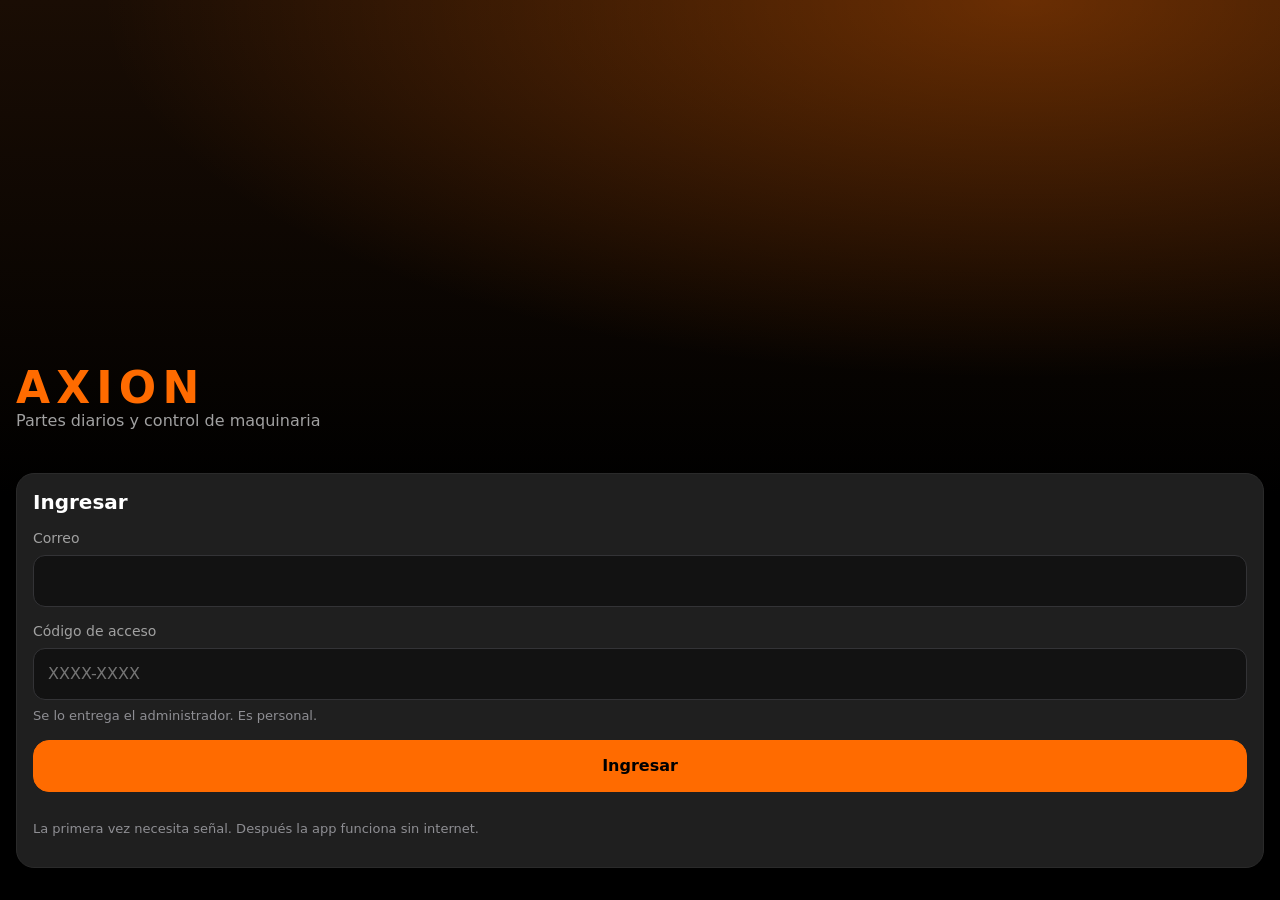
==== index.html @ 62e10e5d "Add files via upload" ====
<!doctype html>
<html lang="es-PE">
<head>
  <meta charset="utf-8">
  <meta name="viewport" content="width=device-width, initial-scale=1, viewport-fit=cover">
  <meta name="theme-color" content="#121212">
  <meta name="description" content="AXION · partes diarios y control de maquinaria pesada">
  <title>AXION</title>
  <link rel="manifest" href="manifest.webmanifest">
  <link rel="icon" href="icono-192.png">
  <link rel="apple-touch-icon" href="icono-192.png">
  <link rel="stylesheet" href="styles.css">
</head>
<body>
  <div id="app" aria-live="polite"><main class="ingreso"><div class="logo">AXION</div><p class="lema">Cargando…</p></main></div>
  <dialog id="dlg" aria-modal="true"></dialog>
  <input id="camara" type="file" accept="image/*" capture="environment" hidden>
  <script src="config.js"></script>
  <script src="reglas.js"></script>
  <script src="nucleo.js"></script>
  <script src="app.js"></script>
</body>
</html>
---- styles.css ----
/* AXION · sistema visual (oscuro + naranja). Móvil primero. */
:root {
  --fondo: #000000;
  --fondo-2: #121212;
  --sup-1: #1F1F1F;
  --sup-2: #2A2A2A;
  --borde: #333336;
  --acento: #FF6B00;
  --acento-texto: #000000;      /* texto sobre naranja: contraste 7,6:1 */
  --acento-suave: rgba(255, 107, 0, .14);
  --texto: #FFFFFF;
  --texto-2: #A1A1A1;           /* 7,4:1 sobre #121212 */
  --texto-3: #8E8E93;
  --ok: #34C759;
  --peligro: #FF453A;
  --radio: 18px;
  --radio-s: 12px;
  --esp: 16px;
  --barra: 64px;
  --sombra: 0 8px 24px rgba(0, 0, 0, .45);
  --fuente: Inter, Roboto, "SF Pro Display", -apple-system, "Segoe UI", system-ui, sans-serif;
}
* { box-sizing: border-box; }
html, body { margin: 0; background: var(--fondo); color: var(--texto); font-family: var(--fuente);
  font-size: 16px; line-height: 1.5; -webkit-font-smoothing: antialiased; }
body { min-height: 100dvh; }
button, input, select, textarea { font: inherit; color: inherit; }
a { color: var(--acento); }
:focus-visible { outline: 3px solid var(--acento); outline-offset: 2px; border-radius: 6px; }
.sr { position: absolute; width: 1px; height: 1px; overflow: hidden; clip: rect(0 0 0 0); }
.num { font-variant-numeric: tabular-nums; }

/* ---------- estructura */
.app { max-width: 720px; margin: 0 auto; min-height: 100dvh; background: var(--fondo-2);
  padding-bottom: calc(var(--barra) + env(safe-area-inset-bottom) + 16px); }
.cabecera { position: sticky; top: 0; z-index: 20; display: flex; align-items: center; gap: 12px;
  padding: calc(10px + env(safe-area-inset-top)) var(--esp) 10px; background: rgba(18, 18, 18, .92);
  backdrop-filter: blur(10px); border-bottom: 1px solid var(--sup-2); }
.marca { font-weight: 800; letter-spacing: .08em; font-size: 20px; color: var(--acento); }
.cabecera .titulo { flex: 1; font-weight: 600; font-size: 16px; overflow: hidden; text-overflow: ellipsis; white-space: nowrap; }
.volver { min-width: 44px; min-height: 44px; display: grid; place-items: center; background: none; border: 0;
  color: var(--texto); border-radius: 12px; cursor: pointer; }
.contenido { padding: var(--esp); display: grid; gap: 16px; }

.chip-sync { display: inline-flex; align-items: center; gap: 6px; min-height: 36px; padding: 0 12px;
  border-radius: 999px; background: var(--sup-1); border: 1px solid var(--sup-2); color: var(--texto-2);
  font-size: 13px; cursor: pointer; }
.chip-sync.pend { color: var(--acento); border-color: rgba(255, 107, 0, .4); }
.chip-sync.off { color: var(--texto); }

.nav { position: fixed; left: 0; right: 0; bottom: 0; z-index: 30; display: flex; justify-content: center;
  background: rgba(10, 10, 10, .96); border-top: 1px solid var(--sup-2); padding-bottom: env(safe-area-inset-bottom); }
.nav-in { display: grid; grid-auto-flow: column; grid-auto-columns: 1fr; width: 100%; max-width: 720px; }
.nav a { min-height: var(--barra); display: grid; place-items: center; align-content: center; gap: 2px;
  color: var(--texto-3); text-decoration: none; font-size: 12px; font-weight: 500; position: relative; }
.nav a svg { width: 24px; height: 24px; }
.nav a[aria-current="page"] { color: var(--acento); }
.nav a[aria-current="page"]::before { content: ""; position: absolute; top: 0; width: 32px; height: 3px;
  border-radius: 0 0 3px 3px; background: var(--acento); }
.nav .badge { position: absolute; top: 8px; margin-left: 22px; min-width: 18px; height: 18px; border-radius: 9px;
  background: var(--acento); color: #000; font-size: 11px; font-weight: 700; display: grid; place-items: center; padding: 0 5px; }

/* ---------- tipografía */
h1 { font-size: 28px; line-height: 1.15; margin: 4px 0 0; font-weight: 800; letter-spacing: -.01em; }
h2 { font-size: 20px; line-height: 1.2; margin: 0; font-weight: 700; }
h3 { font-size: 16px; margin: 0; font-weight: 600; }
.sub { color: var(--texto-2); font-size: 14px; }
.mini { color: var(--texto-3); font-size: 13px; }
.etiqueta-seccion { color: var(--texto-3); font-size: 12px; font-weight: 600; letter-spacing: .08em; text-transform: uppercase; margin: 8px 0 -6px; }

/* ---------- tarjetas */
.tarjeta { background: var(--sup-1); border: 1px solid var(--sup-2); border-radius: var(--radio); padding: 16px; }
.tarjeta.tocable { cursor: pointer; transition: background .15s ease, border-color .15s ease; }
.tarjeta.tocable:active { background: var(--sup-2); }
.tarjeta.destacada { border-color: rgba(255, 107, 0, .55); background: linear-gradient(180deg, rgba(255, 107, 0, .10), var(--sup-1) 70%); }
.fila { display: flex; align-items: center; gap: 12px; }
.fila .crece { flex: 1; min-width: 0; }
.entre { display: flex; justify-content: space-between; align-items: center; gap: 8px 12px; flex-wrap: wrap; }
.estado { max-width: 100%; }
.lista { display: grid; gap: 10px; }
.codigo { font-variant-numeric: tabular-nums; color: var(--texto-2); font-size: 13px; letter-spacing: .02em; }
.icono-caja { width: 44px; height: 44px; border-radius: 14px; background: var(--sup-2); display: grid; place-items: center; flex: none; color: var(--texto-2); }
.icono-caja.acento { background: var(--acento-suave); color: var(--acento); }

/* ---------- chips de estado (color + ícono + texto) */
.estado { display: inline-flex; align-items: center; gap: 6px; padding: 4px 10px; border-radius: 999px;
  font-size: 12px; font-weight: 600; background: var(--sup-2); color: var(--texto-2); white-space: nowrap; }
.estado svg { width: 14px; height: 14px; }
.estado.acento { background: var(--acento-suave); color: var(--acento); }
.estado.alerta { background: rgba(255, 107, 0, .22); color: #FFB37A; }
.estado.ok { background: rgba(52, 199, 89, .14); color: #7BE08F; }
.estado.anulado { text-decoration: line-through; color: var(--texto-3); }
.estado.peligro { background: rgba(255, 69, 58, .16); color: #FF8A82; }

/* ---------- KPIs */
.kpis { display: grid; grid-template-columns: repeat(2, 1fr); gap: 10px; }
.kpi { background: var(--sup-1); border: 1px solid var(--sup-2); border-radius: var(--radio-s); padding: 12px 14px; }
.kpi .v { font-size: 26px; font-weight: 800; font-variant-numeric: tabular-nums; line-height: 1.1; }
.kpi .v.acento { color: var(--acento); }
.kpi .l { color: var(--texto-3); font-size: 12px; }
@media (min-width: 560px) { .kpis { grid-template-columns: repeat(4, 1fr); } }

/* ---------- formularios */
.campo { display: grid; gap: 6px; }
.campo > span { font-size: 14px; color: var(--texto-2); font-weight: 500; }
.campo > span .req { color: var(--acento); }
.campo input, .campo select, .campo textarea { width: 100%; min-height: 52px; padding: 12px 14px;
  background: var(--fondo-2); border: 1px solid var(--borde); border-radius: var(--radio-s); outline: none; }
.campo textarea { min-height: 96px; resize: vertical; }
.campo input:focus, .campo select:focus, .campo textarea:focus { border-color: var(--acento); box-shadow: 0 0 0 3px var(--acento-suave); }
.campo .ayuda { font-size: 13px; color: var(--texto-3); }
.campo .error, .msg-error { font-size: 14px; color: #FF8A82; display: flex; gap: 6px; align-items: flex-start; }
.campo.invalido input, .campo.invalido select { border-color: var(--peligro); }
.dos { display: grid; grid-template-columns: minmax(0, 1fr) minmax(0, 1fr); gap: 12px; }
.dos > *, .fila > *, .entre > * { min-width: 0; }
.contenido, .tarjeta { min-width: 0; overflow-wrap: anywhere; }
.check { display: flex; gap: 12px; align-items: center; min-height: 48px; cursor: pointer; }
.check input { width: 24px; height: 24px; accent-color: var(--acento); }
.segmento { display: grid; grid-auto-flow: column; grid-auto-columns: 1fr; background: var(--fondo-2);
  border: 1px solid var(--borde); border-radius: 14px; padding: 4px; gap: 4px; }
.segmento button { min-height: 48px; border: 0; border-radius: 10px; background: none; color: var(--texto-2); font-weight: 600; cursor: pointer; }
.segmento button[aria-pressed="true"] { background: var(--sup-2); color: var(--texto); box-shadow: inset 0 0 0 1px var(--acento); }
.opcion { display: flex; gap: 12px; align-items: center; padding: 14px; border-radius: var(--radio-s);
  border: 1px solid var(--borde); background: var(--fondo-2); cursor: pointer; min-height: 64px; }
.opcion[aria-checked="true"] { border-color: var(--acento); background: var(--acento-suave); }
.opcion input { accent-color: var(--acento); width: 22px; height: 22px; }

/* ---------- botones */
.btn { display: inline-flex; align-items: center; justify-content: center; gap: 8px; min-height: 52px;
  padding: 0 20px; border-radius: 16px; border: 1px solid var(--borde); background: var(--sup-2);
  color: var(--texto); font-weight: 600; cursor: pointer; text-decoration: none; transition: transform .08s ease, opacity .15s ease; }
.btn:active { transform: scale(.98); }
.btn svg { width: 20px; height: 20px; }
.btn.primario { background: var(--acento); color: var(--acento-texto); border-color: var(--acento); font-weight: 700; }
.btn.fantasma { background: none; }
.btn.peligro { background: none; color: #FF8A82; border-color: rgba(255, 69, 58, .5); }
.btn.ancho { width: 100%; }
.btn.chico { min-height: 44px; padding: 0 14px; font-size: 14px; border-radius: 12px; }
.btn[disabled] { opacity: .45; cursor: not-allowed; transform: none; }
.acciones { display: grid; gap: 10px; }
.acciones.dos-col { grid-template-columns: 1fr 1fr; }

/* ---------- asistente de 8 pasos */
.progreso { display: grid; gap: 8px; }
.progreso .barra { height: 6px; background: var(--sup-2); border-radius: 3px; overflow: hidden; }
.progreso .barra i { display: block; height: 100%; background: var(--acento); border-radius: 3px; transition: width .25s ease; }
.pasos { display: flex; gap: 6px; overflow-x: auto; padding-bottom: 2px; scrollbar-width: none; }
.pasos button { flex: none; min-height: 36px; padding: 0 12px; border-radius: 999px; border: 1px solid var(--sup-2);
  background: var(--sup-1); color: var(--texto-3); font-size: 13px; cursor: pointer; }
.pasos button[aria-current="step"] { color: #000; background: var(--acento); border-color: var(--acento); font-weight: 700; }
.pasos button.hecho { color: var(--texto-2); }
.pie-asistente { position: sticky; bottom: calc(var(--barra) + env(safe-area-inset-bottom)); z-index: 10;
  display: grid; grid-template-columns: 1fr 2fr; gap: 10px; padding: 12px var(--esp);
  background: linear-gradient(180deg, rgba(18, 18, 18, 0), var(--fondo-2) 30%); }

/* ---------- avisos */
.aviso { display: flex; gap: 10px; padding: 12px 14px; border-radius: var(--radio-s); background: var(--sup-1);
  border: 1px solid var(--sup-2); font-size: 14px; }
.aviso svg { flex: none; width: 20px; height: 20px; margin-top: 1px; }
.aviso.acento { border-color: rgba(255, 107, 0, .5); background: var(--acento-suave); }
.aviso.peligro { border-color: rgba(255, 69, 58, .5); background: rgba(255, 69, 58, .10); }
.aviso ul { margin: 4px 0 0; padding-left: 18px; }

/* ---------- fotos */
.fotos { display: grid; grid-template-columns: repeat(3, 1fr); gap: 8px; }
.foto { aspect-ratio: 1; border-radius: 12px; background: var(--sup-2) center/cover; border: 1px solid var(--borde);
  position: relative; overflow: hidden; cursor: pointer; display: grid; place-items: center; color: var(--texto-3); padding: 0; }
.foto .pie { position: absolute; left: 0; right: 0; bottom: 0; padding: 4px 6px; font-size: 11px;
  background: linear-gradient(0deg, rgba(0, 0, 0, .85), transparent); color: var(--texto); text-align: left; }
.foto-req { display: flex; align-items: center; gap: 12px; padding: 10px 12px; border-radius: var(--radio-s); background: var(--fondo-2); border: 1px solid var(--borde); }
.foto-req .crece { flex: 1; }
.foto-req.ok { border-color: rgba(52, 199, 89, .4); }

/* ---------- diálogo y toast */
dialog { border: 0; padding: 0; background: transparent; max-width: 720px; width: 100%; margin: auto 0 0; color: var(--texto); }
dialog::backdrop { background: rgba(0, 0, 0, .7); }
.hoja { background: var(--sup-1); border-radius: 22px 22px 0 0; padding: 20px var(--esp) calc(20px + env(safe-area-inset-bottom));
  display: grid; gap: 14px; max-height: 92dvh; overflow-y: auto; border-top: 1px solid var(--sup-2); }
.hoja .asa { width: 40px; height: 4px; border-radius: 2px; background: var(--borde); margin: -6px auto 0; }
@media (min-width: 720px) { dialog { margin: auto; } .hoja { border-radius: 22px; } }
.visor img { width: 100%; border-radius: 14px; }
.toast { position: fixed; left: 50%; bottom: calc(var(--barra) + 20px + env(safe-area-inset-bottom)); transform: translateX(-50%);
  z-index: 60; background: var(--texto); color: #000; padding: 12px 16px; border-radius: 14px; font-weight: 600;
  box-shadow: var(--sombra); max-width: calc(100% - 32px); font-size: 14px; }
.vacio { text-align: center; padding: 32px 16px; color: var(--texto-3); display: grid; gap: 8px; justify-items: center; }
.vacio svg { width: 40px; height: 40px; color: var(--texto-3); }
.linea-tiempo { display: grid; gap: 0; }
.linea-tiempo > div { display: grid; grid-template-columns: 14px 1fr; gap: 12px; padding-bottom: 14px; position: relative; }
.linea-tiempo > div::before { content: ""; width: 10px; height: 10px; border-radius: 50%; background: var(--sup-2); border: 2px solid var(--texto-3); margin-top: 6px; }
.linea-tiempo > div.ok::before { border-color: var(--acento); background: var(--acento); }
.datos-def { display: grid; grid-template-columns: auto 1fr; gap: 6px 16px; font-size: 14px; }
.datos-def dt { color: var(--texto-3); }
.datos-def dd { margin: 0; text-align: right; font-variant-numeric: tabular-nums; }

/* ---------- ingreso */
.ingreso { min-height: 100dvh; display: grid; align-content: end; padding: 24px var(--esp) calc(32px + env(safe-area-inset-bottom));
  background: radial-gradient(120% 70% at 80% 0%, rgba(255, 107, 0, .35), transparent 60%),
              linear-gradient(180deg, #1a0d04 0%, #000 55%); gap: 24px; }
.ingreso .logo { font-size: 44px; font-weight: 900; letter-spacing: .14em; color: var(--acento); }
.ingreso .lema { color: var(--texto-2); margin-top: -12px; }

@media (prefers-reduced-motion: reduce) { * { transition: none !important; animation: none !important; } }
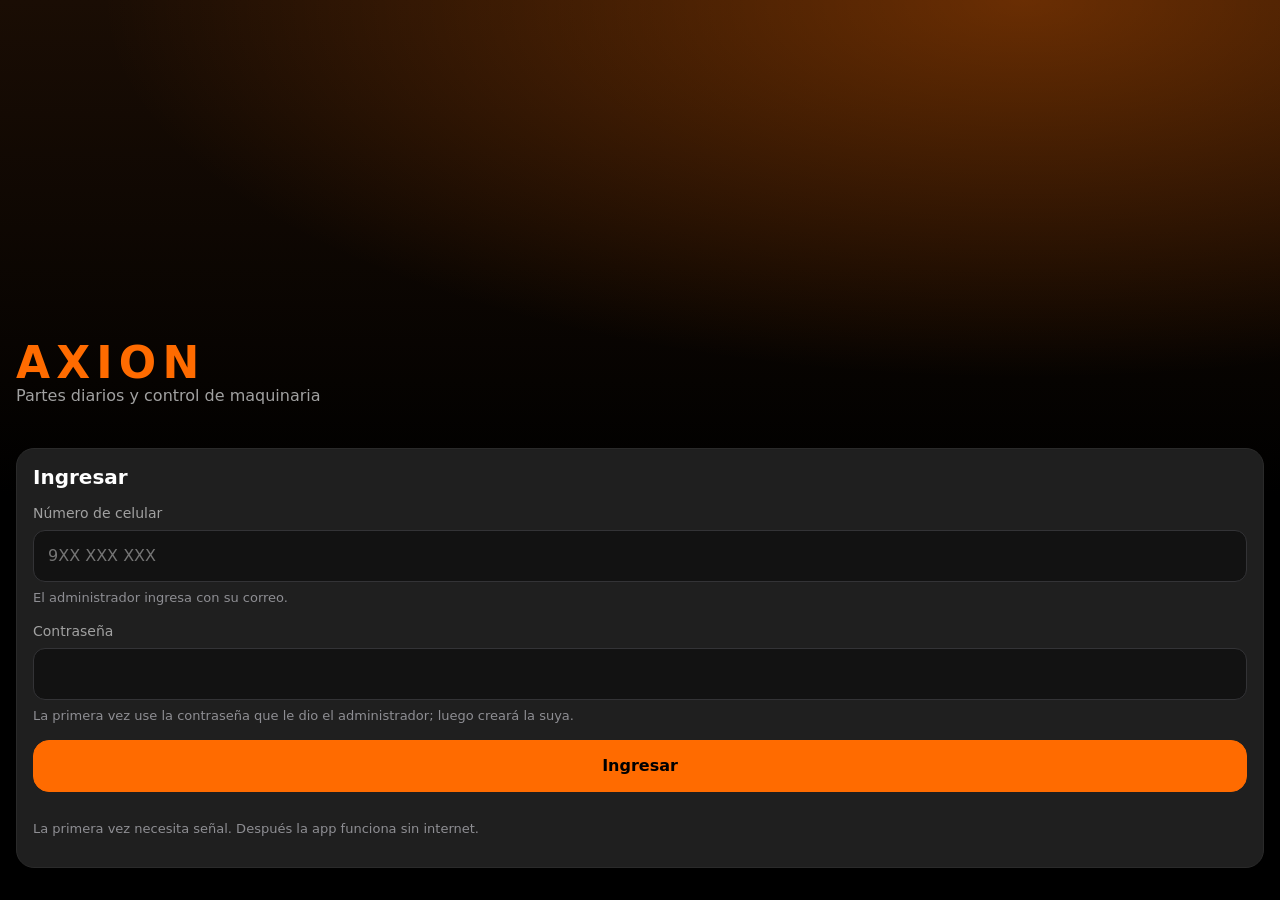
==== commit 4429754a: "AXION v3: ingreso por celular, fotos con Cámara/Galería" ====
--- a/index.html
+++ b/index.html
@@ -14,7 +14,9 @@
 <body>
   <div id="app" aria-live="polite"><main class="ingreso"><div class="logo">AXION</div><p class="lema">Cargando…</p></main></div>
   <dialog id="dlg" aria-modal="true"></dialog>
-  <input id="camara" type="file" accept="image/*" capture="environment" hidden>
+  <!-- No usar "hidden"/display:none: algunos navegadores (Safari) no abren la cámara desde un campo oculto así. -->
+  <input id="camara" class="selector-foto" type="file" accept="image/*" capture="environment" tabindex="-1" aria-hidden="true">
+  <input id="galeria" class="selector-foto" type="file" accept="image/*" tabindex="-1" aria-hidden="true">
   <script src="config.js"></script>
   <script src="reglas.js"></script>
   <script src="nucleo.js"></script>
--- a/styles.css
+++ b/styles.css
@@ -28,6 +28,7 @@
 a { color: var(--acento); }
 :focus-visible { outline: 3px solid var(--acento); outline-offset: 2px; border-radius: 6px; }
 .sr { position: absolute; width: 1px; height: 1px; overflow: hidden; clip: rect(0 0 0 0); }
+.selector-foto { position: fixed; left: -9999px; top: 0; width: 1px; height: 1px; opacity: 0; }
 .num { font-variant-numeric: tabular-nums; }
 
 /* ---------- estructura */
@@ -168,7 +169,9 @@
 .foto .pie { position: absolute; left: 0; right: 0; bottom: 0; padding: 4px 6px; font-size: 11px;
   background: linear-gradient(0deg, rgba(0, 0, 0, .85), transparent); color: var(--texto); text-align: left; }
 .foto-req { display: flex; align-items: center; gap: 12px; padding: 10px 12px; border-radius: var(--radio-s); background: var(--fondo-2); border: 1px solid var(--borde); }
-.foto-req .crece { flex: 1; }
+.foto-req { flex-wrap: wrap; }
+.foto-req .crece { flex: 1 1 60%; min-width: 160px; }
+.foto-req .btn { flex: 1 1 auto; }
 .foto-req.ok { border-color: rgba(52, 199, 89, .4); }
 
 /* ---------- diálogo y toast */
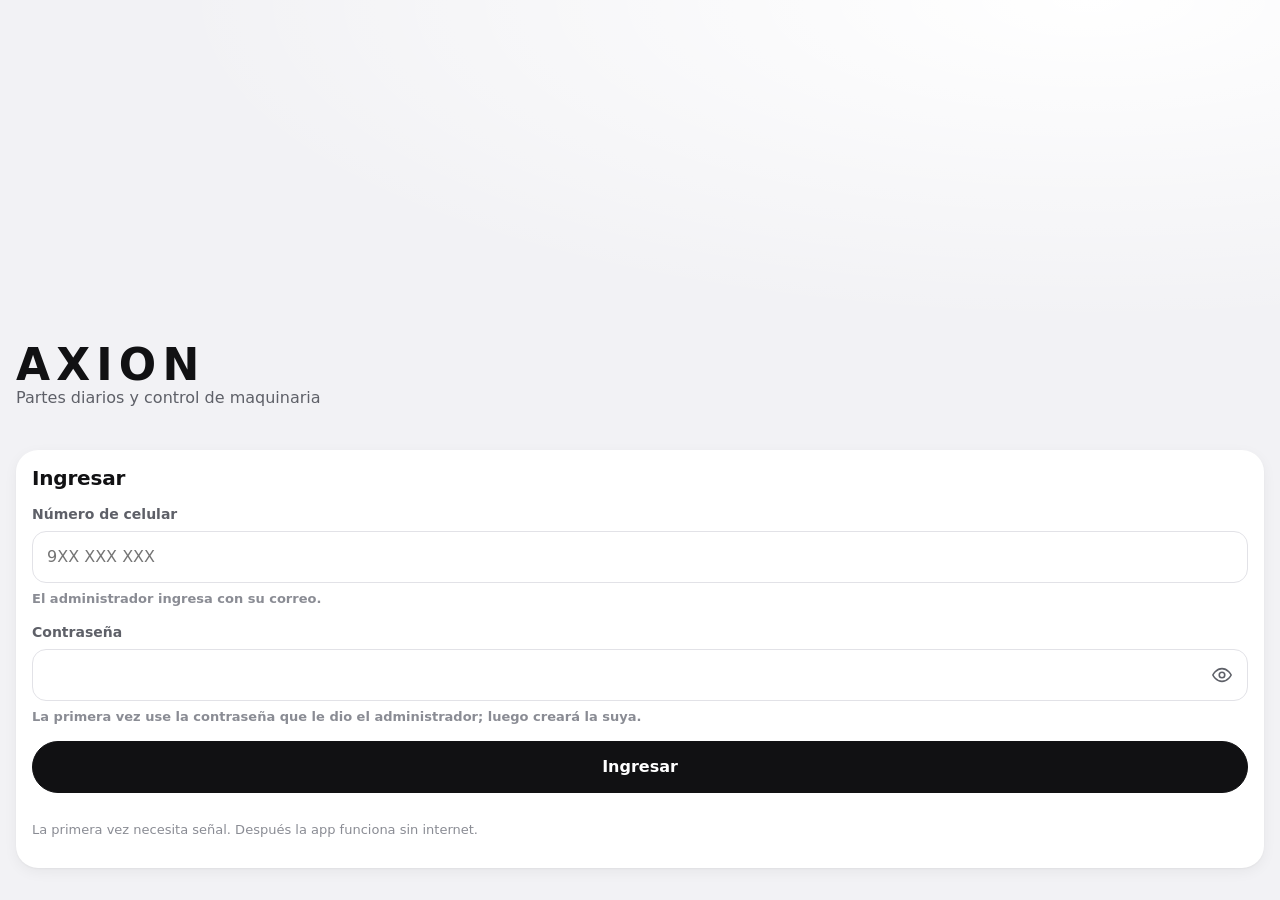
==== commit a9bd2a67: "AXION v31: diseno claro con negro como color principal" ====
--- a/index.html
+++ b/index.html
@@ -3,7 +3,7 @@
 <head>
   <meta charset="utf-8">
   <meta name="viewport" content="width=device-width, initial-scale=1, viewport-fit=cover">
-  <meta name="theme-color" content="#121212">
+  <meta name="theme-color" content="#F2F2F5">
   <meta name="description" content="AXION · partes diarios y control de maquinaria pesada">
   <title>AXION</title>
   <link rel="manifest" href="manifest.webmanifest">
--- a/styles.css
+++ b/styles.css
@@ -1,24 +1,32 @@
-/* AXION · sistema visual (oscuro + naranja). Móvil primero. */
+/* AXION · sistema visual claro (fondo claro, tarjetas blancas, negro como color principal). Móvil primero. */
 :root {
-  --fondo: #000000;
-  --fondo-2: #121212;
-  --sup-1: #1F1F1F;
-  --sup-2: #2A2A2A;
-  --borde: #333336;
-  --acento: #FF6B00;
-  --acento-texto: #000000;      /* texto sobre naranja: contraste 7,6:1 */
-  --acento-suave: rgba(255, 107, 0, .14);
-  --texto: #FFFFFF;
-  --texto-2: #A1A1A1;           /* 7,4:1 sobre #121212 */
-  --texto-3: #8E8E93;
-  --ok: #34C759;
-  --peligro: #FF453A;
-  --radio: 18px;
-  --radio-s: 12px;
+  --fondo: #F2F2F5;             /* fondo de la app */
+  --fondo-2: #F7F7F9;           /* campos y cajas internas */
+  --sup-1: #FFFFFF;             /* tarjetas */
+  --sup-2: #ECECF0;             /* rellenos suaves, pistas de barras */
+  --borde: #E2E2E7;
+  --acento: #111113;            /* color principal: negro */
+  --acento-texto: #FFFFFF;
+  --acento-suave: rgba(17, 17, 19, .06);
+  --aviso: #D97706;             /* advertencias y "por vencer" (ámbar) */
+  --aviso-texto: #9A5200;
+  --aviso-suave: rgba(217, 119, 6, .12);
+  --duda: #B08800;
+  --texto: #111113;
+  --texto-2: #5E6068;
+  --texto-3: #8A8C94;
+  --ok: #1F9D55;
+  --ok-texto: #157A40;
+  --peligro: #D93025;
+  --peligro-texto: #B3261E;
+  --radio: 22px;
+  --radio-s: 14px;
   --esp: 16px;
   --barra: 64px;
-  --sombra: 0 8px 24px rgba(0, 0, 0, .45);
+  --sombra: 0 10px 30px rgba(17, 17, 19, .12);
+  --sombra-suave: 0 1px 2px rgba(17, 17, 19, .04), 0 4px 14px rgba(17, 17, 19, .05);
   --fuente: Inter, Roboto, "SF Pro Display", -apple-system, "Segoe UI", system-ui, sans-serif;
+  color-scheme: light;
 }
 * { box-sizing: border-box; }
 html, body { margin: 0; background: var(--fondo); color: var(--texto); font-family: var(--fuente);
@@ -32,112 +40,179 @@
 .num { font-variant-numeric: tabular-nums; }
 
 /* ---------- estructura */
-.app { max-width: 720px; margin: 0 auto; min-height: 100dvh; background: var(--fondo-2);
-  padding-bottom: calc(var(--barra) + env(safe-area-inset-bottom) + 16px); }
-.cabecera { position: sticky; top: 0; z-index: 20; display: flex; align-items: center; gap: 12px;
-  padding: calc(10px + env(safe-area-inset-top)) var(--esp) 10px; background: rgba(18, 18, 18, .92);
-  backdrop-filter: blur(10px); border-bottom: 1px solid var(--sup-2); }
-.marca { font-weight: 800; letter-spacing: .08em; font-size: 20px; color: var(--acento); }
-.cabecera .titulo { flex: 1; font-weight: 600; font-size: 16px; overflow: hidden; text-overflow: ellipsis; white-space: nowrap; }
-.volver { min-width: 44px; min-height: 44px; display: grid; place-items: center; background: none; border: 0;
-  color: var(--texto); border-radius: 12px; cursor: pointer; }
-.contenido { padding: var(--esp); display: grid; gap: 16px; }
-
-.chip-sync { display: inline-flex; align-items: center; gap: 6px; min-height: 36px; padding: 0 12px;
-  border-radius: 999px; background: var(--sup-1); border: 1px solid var(--sup-2); color: var(--texto-2);
-  font-size: 13px; cursor: pointer; }
-.chip-sync.pend { color: var(--acento); border-color: rgba(255, 107, 0, .4); }
-.chip-sync.off { color: var(--texto); }
-
-.nav { position: fixed; left: 0; right: 0; bottom: 0; z-index: 30; display: flex; justify-content: center;
-  background: rgba(10, 10, 10, .96); border-top: 1px solid var(--sup-2); padding-bottom: env(safe-area-inset-bottom); }
-.nav-in { display: grid; grid-auto-flow: column; grid-auto-columns: 1fr; width: 100%; max-width: 720px; }
-.nav a { min-height: var(--barra); display: grid; place-items: center; align-content: center; gap: 2px;
-  color: var(--texto-3); text-decoration: none; font-size: 12px; font-weight: 500; position: relative; }
-.nav a svg { width: 24px; height: 24px; }
-.nav a[aria-current="page"] { color: var(--acento); }
-.nav a[aria-current="page"]::before { content: ""; position: absolute; top: 0; width: 32px; height: 3px;
-  border-radius: 0 0 3px 3px; background: var(--acento); }
-.nav .badge { position: absolute; top: 8px; margin-left: 22px; min-width: 18px; height: 18px; border-radius: 9px;
-  background: var(--acento); color: #000; font-size: 11px; font-weight: 700; display: grid; place-items: center; padding: 0 5px; }
+.app { max-width: 720px; margin: 0 auto; min-height: 100dvh; background: var(--fondo);
+  padding-bottom: calc(var(--barra) + env(safe-area-inset-bottom) + 36px); }
+.cabecera { position: sticky; top: 0; z-index: 20; display: flex; align-items: center; gap: 10px;
+  padding: calc(14px + env(safe-area-inset-top)) var(--esp) 10px; background: rgba(242, 242, 245, .9);
+  backdrop-filter: blur(14px); -webkit-backdrop-filter: blur(14px); }
+.marca { font-weight: 900; letter-spacing: .1em; font-size: 13px; color: var(--texto-3); display: none; }
+.cabecera .titulo { flex: 1; font-weight: 800; font-size: 28px; letter-spacing: -.02em; line-height: 1.1;
+  overflow: hidden; text-overflow: ellipsis; white-space: nowrap; }
+.cabecera .volver + .titulo { font-size: 20px; }
+.volver { min-width: 44px; min-height: 44px; display: grid; place-items: center; background: var(--sup-1); border: 0;
+  color: var(--texto); border-radius: 50%; cursor: pointer; box-shadow: var(--sombra-suave); }
+.contenido { padding: 6px var(--esp) var(--esp); display: grid; gap: 16px; }
+
+.chip-sync { display: inline-flex; align-items: center; gap: 6px; min-height: 40px; padding: 0 14px;
+  border-radius: 999px; background: var(--sup-1); border: 0; color: var(--texto-2); box-shadow: var(--sombra-suave);
+  font-size: 13px; font-weight: 600; cursor: pointer; white-space: nowrap; }
+.chip-sync svg { width: 18px; height: 18px; }
+.chip-sync.pend { color: var(--aviso-texto); background: #FFF6EA; }
+.chip-sync.off { color: var(--acento-texto); background: var(--acento); }
+
+/* barra de abajo flotante */
+.nav { position: fixed; left: 0; right: 0; bottom: calc(12px + env(safe-area-inset-bottom)); z-index: 30;
+  display: flex; justify-content: center; pointer-events: none; padding: 0 var(--esp); }
+.nav-in { pointer-events: auto; display: grid; grid-auto-flow: column; grid-auto-columns: 1fr; gap: 4px;
+  width: 100%; max-width: 360px; padding: 6px; border-radius: 999px; background: var(--acento); box-shadow: var(--sombra); }
+.nav a { min-height: 52px; display: grid; place-items: center; align-content: center; gap: 0; border-radius: 999px;
+  color: rgba(255, 255, 255, .62); text-decoration: none; font-size: 10px; font-weight: 600; position: relative;
+  transition: background .15s ease, color .15s ease; }
+.nav a svg { width: 22px; height: 22px; }
+.nav a span:not(.badge) { line-height: 1.1; margin-top: 2px; }
+.nav a[aria-current="page"] { color: var(--acento); background: #FFFFFF; }
+.nav .badge { position: absolute; top: 4px; right: calc(50% - 22px); min-width: 18px; height: 18px; border-radius: 9px;
+  background: var(--peligro); color: #fff; font-size: 11px; font-weight: 700; display: grid; place-items: center; padding: 0 5px;
+  border: 2px solid var(--acento); }
 
 /* ---------- tipografía */
-h1 { font-size: 28px; line-height: 1.15; margin: 4px 0 0; font-weight: 800; letter-spacing: -.01em; }
-h2 { font-size: 20px; line-height: 1.2; margin: 0; font-weight: 700; }
-h3 { font-size: 16px; margin: 0; font-weight: 600; }
+h1 { font-size: 28px; line-height: 1.15; margin: 4px 0 0; font-weight: 800; letter-spacing: -.02em; }
+h2 { font-size: 20px; line-height: 1.2; margin: 0; font-weight: 700; letter-spacing: -.01em; }
+h3 { font-size: 16px; margin: 0; font-weight: 700; }
 .sub { color: var(--texto-2); font-size: 14px; }
 .mini { color: var(--texto-3); font-size: 13px; }
-.etiqueta-seccion { color: var(--texto-3); font-size: 12px; font-weight: 600; letter-spacing: .08em; text-transform: uppercase; margin: 8px 0 -6px; }
+.etiqueta-seccion { color: var(--texto); font-size: 18px; font-weight: 800; letter-spacing: -.01em; margin: 10px 0 -4px; }
 
 /* ---------- tarjetas */
-.tarjeta { background: var(--sup-1); border: 1px solid var(--sup-2); border-radius: var(--radio); padding: 16px; }
-.tarjeta.tocable { cursor: pointer; transition: background .15s ease, border-color .15s ease; }
-.tarjeta.tocable:active { background: var(--sup-2); }
-.tarjeta.destacada { border-color: rgba(255, 107, 0, .55); background: linear-gradient(180deg, rgba(255, 107, 0, .10), var(--sup-1) 70%); }
+.tarjeta { background: var(--sup-1); border: 0; border-radius: var(--radio); padding: 16px; box-shadow: var(--sombra-suave); }
+.tarjeta.tocable { cursor: pointer; transition: transform .1s ease, box-shadow .15s ease; }
+.tarjeta.tocable:active { transform: scale(.99); box-shadow: none; }
+.tarjeta.destacada { box-shadow: 0 0 0 2px var(--acento), var(--sombra-suave); }
 .fila { display: flex; align-items: center; gap: 12px; }
 .fila .crece { flex: 1; min-width: 0; }
 .entre { display: flex; justify-content: space-between; align-items: center; gap: 8px 12px; flex-wrap: wrap; }
 .estado { max-width: 100%; }
 .lista { display: grid; gap: 10px; }
-.codigo { font-variant-numeric: tabular-nums; color: var(--texto-2); font-size: 13px; letter-spacing: .02em; }
-.icono-caja { width: 44px; height: 44px; border-radius: 14px; background: var(--sup-2); display: grid; place-items: center; flex: none; color: var(--texto-2); }
-.icono-caja.acento { background: var(--acento-suave); color: var(--acento); }
+.codigo { font-variant-numeric: tabular-nums; color: var(--texto-3); font-size: 12px; letter-spacing: .02em; }
+.icono-caja { width: 46px; height: 46px; border-radius: 50%; background: var(--sup-2); display: grid; place-items: center; flex: none; color: var(--texto); }
+.icono-caja svg { width: 22px; height: 22px; }
+.icono-caja.acento { background: var(--acento); color: var(--acento-texto); }
+
+/* fecha en recuadro (NOV / 11) */
+.fecha-caja { width: 50px; flex: none; border-radius: 14px; background: var(--fondo); text-align: center; padding: 6px 0 5px; line-height: 1; }
+.fecha-caja b { display: block; font-size: 11px; font-weight: 700; letter-spacing: .06em; color: var(--texto-3); }
+.fecha-caja span { display: block; font-size: 22px; font-weight: 800; margin-top: 3px; font-variant-numeric: tabular-nums; }
+.fecha-caja.noche { background: var(--acento); }
+.fecha-caja.noche b { color: rgba(255, 255, 255, .6); }
+.fecha-caja.noche span { color: #fff; }
+.parte-fila { display: flex; align-items: center; gap: 12px; }
+.parte-fila .crece { flex: 1; min-width: 0; }
+.parte-fila h3 { white-space: nowrap; overflow: hidden; text-overflow: ellipsis; }
+.parte-fila .der { text-align: right; display: grid; gap: 4px; justify-items: end; flex: none; }
+.parte-fila .horas { font-weight: 800; font-size: 16px; font-variant-numeric: tabular-nums; }
+
+/* accesos rápidos con íconos redondos */
+.accesos { display: grid; grid-template-columns: repeat(auto-fit, minmax(70px, 1fr)); gap: 6px; max-width: 420px; }
+.acceso { display: grid; justify-items: center; gap: 6px; text-decoration: none; color: var(--texto); font-size: 12px; font-weight: 600;
+  text-align: center; line-height: 1.2; background: none; border: 0; padding: 0; cursor: pointer; }
+.acceso i { width: 58px; height: 58px; border-radius: 50%; background: var(--sup-1); box-shadow: var(--sombra-suave); display: grid; place-items: center; }
+.acceso i svg { width: 24px; height: 24px; }
+.acceso:active i { transform: scale(.95); }
 
 /* ---------- chips de estado (color + ícono + texto) */
 .estado { display: inline-flex; align-items: center; gap: 6px; padding: 4px 10px; border-radius: 999px;
-  font-size: 12px; font-weight: 600; background: var(--sup-2); color: var(--texto-2); white-space: nowrap; }
+  font-size: 12px; font-weight: 700; background: var(--sup-2); color: var(--texto-2); white-space: nowrap; }
 .estado svg { width: 14px; height: 14px; }
-.estado.acento { background: var(--acento-suave); color: var(--acento); }
-.estado.alerta { background: rgba(255, 107, 0, .22); color: #FFB37A; }
-.estado.ok { background: rgba(52, 199, 89, .14); color: #7BE08F; }
+.estado.acento { background: var(--acento); color: var(--acento-texto); }
+.estado.alerta { background: var(--aviso-suave); color: var(--aviso-texto); }
+.estado.ok { background: rgba(31, 157, 85, .12); color: var(--ok-texto); }
 .estado.anulado { text-decoration: line-through; color: var(--texto-3); }
-.estado.peligro { background: rgba(255, 69, 58, .16); color: #FF8A82; }
+.estado.peligro { background: rgba(217, 48, 37, .1); color: var(--peligro-texto); }
+.estado.duda { background: rgba(176, 136, 0, .14); color: #7A5E00; }
+/* miniatura de la foto tomada (tocar para verla) */
+.miniatura { width: 48px; height: 48px; flex: none; border-radius: 12px; border: 1px solid var(--borde); background: var(--sup-2) center / cover no-repeat; display: grid; place-items: center; color: var(--texto-3); padding: 0; cursor: pointer; }
+/* parte en 1 pantalla */
+.uno-cabecera { display: flex; gap: 12px; align-items: center; }
+.uno-cabecera .crece { min-width: 0; }
+.uno-foto { display: grid; gap: 10px; padding: 18px; border-radius: var(--radio); border: 2px dashed var(--acento); background: var(--sup-1); text-align: center; }
+.uno-foto.ok { border-style: solid; border-color: rgba(31, 157, 85, .55); background: rgba(31, 157, 85, .06); }
+.uno-foto .btn { justify-content: center; }
+.uno-lista { display: grid; gap: 6px; font-size: 14px; }
+.uno-lista .fila-dato { display: flex; justify-content: space-between; gap: 10px; padding: 8px 0; border-bottom: 1px solid var(--borde); }
+.uno-lista .fila-dato:last-child { border-bottom: 0; }
+.uno-lista .fila-dato span:first-child { color: var(--texto-2); }
+.uno-lista .fila-dato span:last-child { text-align: right; overflow-wrap: anywhere; }
+.btn.enorme { min-height: 60px; font-size: 18px; }
+/* historial plegable del parte */
+.historial-mas { display: grid; gap: 10px; }
+.historial-mas > summary { list-style: none; cursor: pointer; }
+.historial-mas > summary::-webkit-details-marker { display: none; }
+.historial-mas[open] > summary { opacity: .8; }
+/* lectura con IA */
+.ia-caja { width: 100%; display: flex; flex-wrap: wrap; gap: 8px; align-items: center; }
+.ia-caja:empty { display: none; }
+.ia-linea { flex: 1 1 100%; display: flex; gap: 8px; align-items: flex-start; font-size: 13px; color: var(--texto-2); }
+.ia-linea svg { flex: none; width: 16px; height: 16px; margin-top: 2px; }
+.ia-linea.ok { color: var(--ok-texto); }
+.ia-linea.alerta, .ia-linea.acento { color: var(--aviso-texto); }
+.ia-linea.peligro { color: var(--peligro-texto); }
+.ia-chip { font-size: 11px; padding: 2px 8px; vertical-align: middle; }
+.ia-tabla { width: 100%; border-collapse: collapse; font-size: 14px; }
+.ia-tabla th, .ia-tabla td { text-align: left; padding: 6px 4px; border-bottom: 1px solid var(--borde); vertical-align: top; overflow-wrap: anywhere; }
+.ia-tabla tr:last-child th, .ia-tabla tr:last-child td { border-bottom: 0; }
+.ia-tabla th { color: var(--texto-2); font-weight: 600; }
+.ia-tabla tr > th:first-child { white-space: nowrap; width: 1%; padding-right: 10px; overflow-wrap: normal; }
+.ia-tabla td:last-child { width: 1%; white-space: nowrap; text-align: right; }
 
 /* ---------- KPIs */
 .kpis { display: grid; grid-template-columns: repeat(2, 1fr); gap: 10px; }
-.kpi { background: var(--sup-1); border: 1px solid var(--sup-2); border-radius: var(--radio-s); padding: 12px 14px; }
-.kpi .v { font-size: 26px; font-weight: 800; font-variant-numeric: tabular-nums; line-height: 1.1; }
-.kpi .v.acento { color: var(--acento); }
-.kpi .l { color: var(--texto-3); font-size: 12px; }
+.kpi { background: var(--sup-1); border: 0; border-radius: var(--radio-s); padding: 14px; box-shadow: var(--sombra-suave); }
+.kpi .v { font-size: 26px; font-weight: 800; font-variant-numeric: tabular-nums; line-height: 1.1; letter-spacing: -.02em; }
+.kpi .v.acento { color: var(--aviso-texto); }
+.kpi .l { color: var(--texto-2); font-size: 12px; font-weight: 600; margin-top: 2px; }
 @media (min-width: 560px) { .kpis { grid-template-columns: repeat(4, 1fr); } }
 
 /* ---------- formularios */
 .campo { display: grid; gap: 6px; }
-.campo > span { font-size: 14px; color: var(--texto-2); font-weight: 500; }
-.campo > span .req { color: var(--acento); }
+.campo > span { font-size: 14px; color: var(--texto-2); font-weight: 600; }
+.campo > span .req { color: var(--peligro); }
 .campo input, .campo select, .campo textarea { width: 100%; min-height: 52px; padding: 12px 14px;
-  background: var(--fondo-2); border: 1px solid var(--borde); border-radius: var(--radio-s); outline: none; }
+  background: var(--sup-1); border: 1px solid var(--borde); border-radius: var(--radio-s); outline: none; }
 .campo textarea { min-height: 96px; resize: vertical; }
 .campo input:focus, .campo select:focus, .campo textarea:focus { border-color: var(--acento); box-shadow: 0 0 0 3px var(--acento-suave); }
 .campo .ayuda { font-size: 13px; color: var(--texto-3); }
-.campo .error, .msg-error { font-size: 14px; color: #FF8A82; display: flex; gap: 6px; align-items: flex-start; }
+.campo .error, .msg-error { font-size: 14px; color: var(--peligro-texto); display: flex; gap: 6px; align-items: flex-start; }
 .campo.invalido input, .campo.invalido select { border-color: var(--peligro); }
 .dos { display: grid; grid-template-columns: minmax(0, 1fr) minmax(0, 1fr); gap: 12px; }
 .dos > *, .fila > *, .entre > * { min-width: 0; }
 .contenido, .tarjeta { min-width: 0; overflow-wrap: anywhere; }
 .check { display: flex; gap: 12px; align-items: center; min-height: 48px; cursor: pointer; }
 .check input { width: 24px; height: 24px; accent-color: var(--acento); }
-.segmento { display: grid; grid-auto-flow: column; grid-auto-columns: 1fr; background: var(--fondo-2);
-  border: 1px solid var(--borde); border-radius: 14px; padding: 4px; gap: 4px; }
-.segmento button { min-height: 48px; border: 0; border-radius: 10px; background: none; color: var(--texto-2); font-weight: 600; cursor: pointer; }
-.segmento button[aria-pressed="true"] { background: var(--sup-2); color: var(--texto); box-shadow: inset 0 0 0 1px var(--acento); }
+/* selector tipo píldora */
+.segmento { display: grid; grid-auto-flow: column; grid-auto-columns: 1fr; background: var(--sup-2);
+  border: 0; border-radius: 999px; padding: 4px; gap: 4px; }
+.segmento button { min-height: 44px; border: 0; border-radius: 999px; background: none; color: var(--texto-2); font-weight: 700; cursor: pointer; }
+.segmento button[aria-pressed="true"] { background: var(--sup-1); color: var(--texto); box-shadow: 0 1px 3px rgba(17, 17, 19, .12); }
+.segmento.pestanas { display: flex; overflow-x: auto; scrollbar-width: none; }
+.segmento.pestanas::-webkit-scrollbar { display: none; }
+.segmento.pestanas button { flex: 1 0 auto; padding: 0 16px; white-space: nowrap; font-size: 14px; min-height: 42px; }
 .opcion { display: flex; gap: 12px; align-items: center; padding: 14px; border-radius: var(--radio-s);
-  border: 1px solid var(--borde); background: var(--fondo-2); cursor: pointer; min-height: 64px; }
-.opcion[aria-checked="true"] { border-color: var(--acento); background: var(--acento-suave); }
+  border: 1px solid var(--borde); background: var(--sup-1); cursor: pointer; min-height: 64px; }
+.opcion[aria-checked="true"] { border-color: var(--acento); box-shadow: 0 0 0 1px var(--acento); }
 .opcion input { accent-color: var(--acento); width: 22px; height: 22px; }
 
 /* ---------- botones */
 .btn { display: inline-flex; align-items: center; justify-content: center; gap: 8px; min-height: 52px;
-  padding: 0 20px; border-radius: 16px; border: 1px solid var(--borde); background: var(--sup-2);
-  color: var(--texto); font-weight: 600; cursor: pointer; text-decoration: none; transition: transform .08s ease, opacity .15s ease; }
+  padding: 0 20px; border-radius: 999px; border: 1px solid var(--borde); background: var(--sup-1);
+  color: var(--texto); font-weight: 700; cursor: pointer; text-decoration: none; transition: transform .08s ease, opacity .15s ease; }
 .btn:active { transform: scale(.98); }
 .btn svg { width: 20px; height: 20px; }
-.btn.primario { background: var(--acento); color: var(--acento-texto); border-color: var(--acento); font-weight: 700; }
+.btn.primario { background: var(--acento); color: var(--acento-texto); border-color: var(--acento); }
 .btn.fantasma { background: none; }
-.btn.peligro { background: none; color: #FF8A82; border-color: rgba(255, 69, 58, .5); }
+.btn.peligro { background: var(--sup-1); color: var(--peligro-texto); border-color: rgba(217, 48, 37, .4); }
 .btn.ancho { width: 100%; }
-.btn.chico { min-height: 44px; padding: 0 14px; font-size: 14px; border-radius: 12px; }
-.btn[disabled] { opacity: .45; cursor: not-allowed; transform: none; }
+.btn.chico { min-height: 44px; padding: 0 16px; font-size: 14px; }
+.btn[disabled] { opacity: .4; cursor: not-allowed; transform: none; }
 .acciones { display: grid; gap: 10px; }
 .acciones.dos-col { grid-template-columns: 1fr 1fr; }
 
@@ -146,50 +221,52 @@
 .progreso .barra { height: 6px; background: var(--sup-2); border-radius: 3px; overflow: hidden; }
 .progreso .barra i { display: block; height: 100%; background: var(--acento); border-radius: 3px; transition: width .25s ease; }
 .pasos { display: flex; gap: 6px; overflow-x: auto; padding-bottom: 2px; scrollbar-width: none; }
-.pasos button { flex: none; min-height: 36px; padding: 0 12px; border-radius: 999px; border: 1px solid var(--sup-2);
-  background: var(--sup-1); color: var(--texto-3); font-size: 13px; cursor: pointer; }
-.pasos button[aria-current="step"] { color: #000; background: var(--acento); border-color: var(--acento); font-weight: 700; }
+.pasos button { flex: none; min-height: 36px; padding: 0 12px; border-radius: 999px; border: 0;
+  background: var(--sup-1); color: var(--texto-3); font-size: 13px; cursor: pointer; box-shadow: var(--sombra-suave); }
+.pasos button[aria-current="step"] { color: #fff; background: var(--acento); font-weight: 700; }
 .pasos button.hecho { color: var(--texto-2); }
-.pie-asistente { position: sticky; bottom: calc(var(--barra) + env(safe-area-inset-bottom)); z-index: 10;
+.pie-asistente { position: sticky; bottom: calc(var(--barra) + 24px + env(safe-area-inset-bottom)); z-index: 10;
   display: grid; grid-template-columns: 1fr 2fr; gap: 10px; padding: 12px var(--esp);
-  background: linear-gradient(180deg, rgba(18, 18, 18, 0), var(--fondo-2) 30%); }
+  background: linear-gradient(180deg, rgba(242, 242, 245, 0), var(--fondo) 30%); }
 
 /* ---------- avisos */
 .aviso { display: flex; gap: 10px; padding: 12px 14px; border-radius: var(--radio-s); background: var(--sup-1);
-  border: 1px solid var(--sup-2); font-size: 14px; }
+  border: 0; font-size: 14px; box-shadow: var(--sombra-suave); }
 .aviso svg { flex: none; width: 20px; height: 20px; margin-top: 1px; }
-.aviso.acento { border-color: rgba(255, 107, 0, .5); background: var(--acento-suave); }
-.aviso.peligro { border-color: rgba(255, 69, 58, .5); background: rgba(255, 69, 58, .10); }
+.aviso.acento { background: #FFF6EA; box-shadow: inset 4px 0 0 var(--aviso); }
+.aviso.acento svg { color: var(--aviso); }
+.aviso.peligro { background: #FDEEEE; box-shadow: inset 4px 0 0 var(--peligro); }
+.aviso.peligro svg { color: var(--peligro); }
 .aviso ul { margin: 4px 0 0; padding-left: 18px; }
 
 /* ---------- fotos */
 .fotos { display: grid; grid-template-columns: repeat(3, 1fr); gap: 8px; }
-.foto { aspect-ratio: 1; border-radius: 12px; background: var(--sup-2) center/cover; border: 1px solid var(--borde);
+.foto { aspect-ratio: 1; border-radius: 14px; background: var(--sup-2) center/cover; border: 1px solid var(--borde);
   position: relative; overflow: hidden; cursor: pointer; display: grid; place-items: center; color: var(--texto-3); padding: 0; }
 .foto .pie { position: absolute; left: 0; right: 0; bottom: 0; padding: 4px 6px; font-size: 11px;
-  background: linear-gradient(0deg, rgba(0, 0, 0, .85), transparent); color: var(--texto); text-align: left; }
+  background: linear-gradient(0deg, rgba(0, 0, 0, .75), transparent); color: #fff; text-align: left; }
 .foto-req { display: flex; align-items: center; gap: 12px; padding: 10px 12px; border-radius: var(--radio-s); background: var(--fondo-2); border: 1px solid var(--borde); }
 .foto-req { flex-wrap: wrap; }
 .foto-req .crece { flex: 1 1 60%; min-width: 160px; }
 .foto-req .btn { flex: 1 1 auto; }
-.foto-req.ok { border-color: rgba(52, 199, 89, .4); }
+.foto-req.ok { border-color: rgba(31, 157, 85, .45); }
 
 /* ---------- diálogo y toast */
 dialog { border: 0; padding: 0; background: transparent; max-width: 720px; width: 100%; margin: auto 0 0; color: var(--texto); }
-dialog::backdrop { background: rgba(0, 0, 0, .7); }
-.hoja { background: var(--sup-1); border-radius: 22px 22px 0 0; padding: 20px var(--esp) calc(20px + env(safe-area-inset-bottom));
-  display: grid; gap: 14px; max-height: 92dvh; overflow-y: auto; border-top: 1px solid var(--sup-2); }
+dialog::backdrop { background: rgba(17, 17, 19, .45); }
+.hoja { background: var(--sup-1); border-radius: 26px 26px 0 0; padding: 20px var(--esp) calc(20px + env(safe-area-inset-bottom));
+  display: grid; gap: 14px; max-height: 92dvh; overflow-y: auto; }
 .hoja .asa { width: 40px; height: 4px; border-radius: 2px; background: var(--borde); margin: -6px auto 0; }
-@media (min-width: 720px) { dialog { margin: auto; } .hoja { border-radius: 22px; } }
+@media (min-width: 720px) { dialog { margin: auto; } .hoja { border-radius: 26px; } }
 .visor img { width: 100%; border-radius: 14px; }
-.toast { position: fixed; left: 50%; bottom: calc(var(--barra) + 20px + env(safe-area-inset-bottom)); transform: translateX(-50%);
-  z-index: 60; background: var(--texto); color: #000; padding: 12px 16px; border-radius: 14px; font-weight: 600;
+.toast { position: fixed; left: 50%; bottom: calc(var(--barra) + 36px + env(safe-area-inset-bottom)); transform: translateX(-50%);
+  z-index: 60; background: var(--acento); color: #fff; padding: 12px 18px; border-radius: 999px; font-weight: 600;
   box-shadow: var(--sombra); max-width: calc(100% - 32px); font-size: 14px; }
 .vacio { text-align: center; padding: 32px 16px; color: var(--texto-3); display: grid; gap: 8px; justify-items: center; }
 .vacio svg { width: 40px; height: 40px; color: var(--texto-3); }
 .linea-tiempo { display: grid; gap: 0; }
 .linea-tiempo > div { display: grid; grid-template-columns: 14px 1fr; gap: 12px; padding-bottom: 14px; position: relative; }
-.linea-tiempo > div::before { content: ""; width: 10px; height: 10px; border-radius: 50%; background: var(--sup-2); border: 2px solid var(--texto-3); margin-top: 6px; }
+.linea-tiempo > div::before { content: ""; width: 10px; height: 10px; border-radius: 50%; background: var(--sup-1); border: 2px solid var(--texto-3); margin-top: 6px; }
 .linea-tiempo > div.ok::before { border-color: var(--acento); background: var(--acento); }
 .datos-def { display: grid; grid-template-columns: auto 1fr; gap: 6px 16px; font-size: 14px; }
 .datos-def dt { color: var(--texto-3); }
@@ -197,9 +274,37 @@
 
 /* ---------- ingreso */
 .ingreso { min-height: 100dvh; display: grid; align-content: end; padding: 24px var(--esp) calc(32px + env(safe-area-inset-bottom));
-  background: radial-gradient(120% 70% at 80% 0%, rgba(255, 107, 0, .35), transparent 60%),
-              linear-gradient(180deg, #1a0d04 0%, #000 55%); gap: 24px; }
+  background: radial-gradient(120% 60% at 85% 0%, #FFFFFF 0%, transparent 60%), var(--fondo); gap: 24px; }
 .ingreso .logo { font-size: 44px; font-weight: 900; letter-spacing: .14em; color: var(--acento); }
 .ingreso .lema { color: var(--texto-2); margin-top: -12px; }
 
 @media (prefers-reduced-motion: reduce) { * { transition: none !important; animation: none !important; } }
+
+/* ojito para ver la clave */
+.clave-caja { position: relative; display: block; }
+.clave-caja input { width: 100%; padding-right: 52px; box-sizing: border-box; }
+.ojo { position: absolute; right: 4px; top: 50%; transform: translateY(-50%); width: 44px; height: 44px; display: grid; place-items: center; background: none; border: 0; color: var(--texto-2); cursor: pointer; }
+.ojo svg { width: 22px; height: 22px; }
+
+/* ---------- tableros: filtro de periodo y utilización */
+.filtro-periodo { display: grid; gap: 10px; }
+.filtro-periodo h3 { display: flex; align-items: center; gap: 8px; margin: 0; }
+.filtro-periodo h3 svg { width: 20px; height: 20px; color: var(--acento); }
+.filtro-periodo .segmento, .segmento.envuelve { grid-auto-flow: row; grid-template-columns: repeat(3, 1fr); border-radius: 18px; }
+.segmento.envuelve button, .filtro-periodo .segmento button { min-height: 40px; font-size: 13px; padding: 0 4px; border-radius: 14px; }
+.rango-libre { display: grid; grid-template-columns: 1fr 1fr; gap: 8px; align-items: end; }
+.rango-libre label { display: grid; gap: 4px; font-size: 12px; color: var(--texto-3); }
+.rango-libre input { min-height: 44px; width: 100%; box-sizing: border-box; background: var(--fondo-2); color: var(--texto); border: 1px solid var(--borde); border-radius: 12px; padding: 0 10px; font: inherit; color-scheme: light; }
+.rango-libre .btn { grid-column: 1 / -1; }
+.kpi-sub { margin-top: 2px; color: var(--texto-3); }
+.apilada { display: flex; height: 22px; border-radius: 8px; overflow: hidden; background: var(--sup-2); }
+.apilada i { display: block; height: 100%; }
+.leyenda { display: flex; flex-wrap: wrap; gap: 6px 14px; }
+.leyenda b { display: inline-block; width: 10px; height: 10px; border-radius: 3px; margin-right: 6px; vertical-align: middle; }
+.decision { border-left: 4px solid; background: var(--fondo-2); border-radius: 0 12px 12px 0; padding: 10px 12px; display: grid; gap: 4px; font-size: 14px; }
+.tendencia { position: relative; display: flex; align-items: flex-end; gap: 2px; height: 130px; margin-top: 10px; border-bottom: 1px solid var(--borde); }
+.tendencia > div:not(.meta) { flex: 1; min-width: 2px; border-radius: 3px 3px 0 0; }
+.tendencia .meta { position: absolute; left: 0; right: 0; border-top: 1px dashed var(--aviso); opacity: .8; pointer-events: none; }
+.tendencia .meta.ok { border-top-color: var(--ok); }
+.fila-util { display: grid; gap: 6px; padding: 10px 0; border-top: 1px solid var(--sup-2); }
+.etiqueta-util { font-size: 11px; font-weight: 700; text-transform: uppercase; letter-spacing: .05em; border: 1px solid; border-radius: 999px; padding: 2px 8px; white-space: nowrap; }
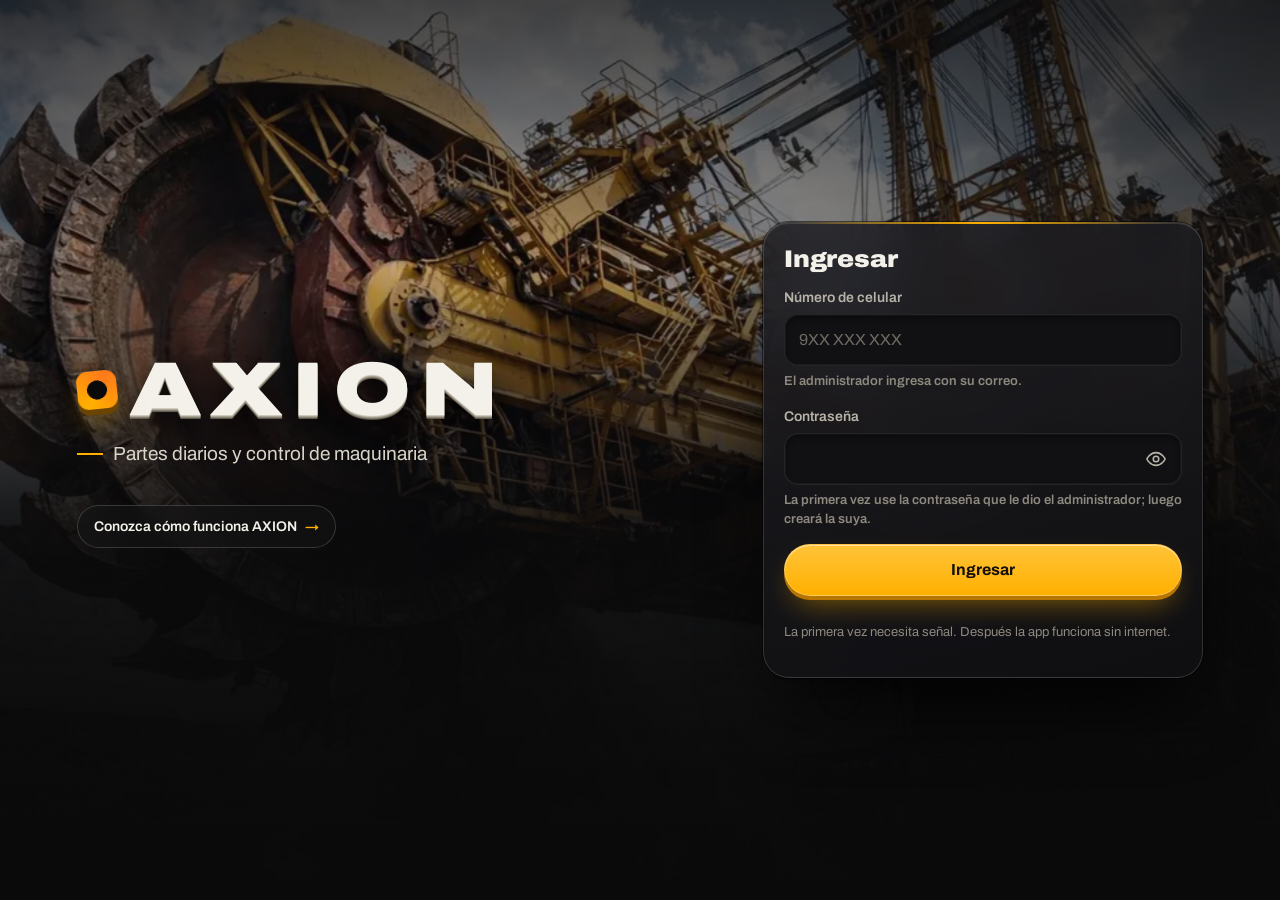
==== commit 74838f67: "v46: tema negro y ámbar en 3D en toda la app + nuevo ingreso" ====
--- a/index.html
+++ b/index.html
@@ -3,12 +3,15 @@
 <head>
   <meta charset="utf-8">
   <meta name="viewport" content="width=device-width, initial-scale=1, viewport-fit=cover">
-  <meta name="theme-color" content="#F2F2F5">
+  <meta name="theme-color" content="#0A0A0B">
   <meta name="description" content="AXION · partes diarios y control de maquinaria pesada">
   <title>AXION</title>
   <link rel="manifest" href="manifest.webmanifest">
   <link rel="icon" href="icono-192.png">
   <link rel="apple-touch-icon" href="icono-192.png">
+  <link rel="preconnect" href="https://fonts.googleapis.com">
+  <link rel="preconnect" href="https://fonts.gstatic.com" crossorigin>
+  <link rel="stylesheet" href="https://fonts.googleapis.com/css2?family=Archivo:wdth,wght@62..125,400..900&display=swap">
   <link rel="stylesheet" href="styles.css">
 </head>
 <body>
--- a/styles.css
+++ b/styles.css
@@ -1,141 +1,209 @@
-/* AXION · sistema visual claro (fondo claro, tarjetas blancas, negro como color principal). Móvil primero. */
+/* AXION · sistema visual "maquinaria": negro carbón + ámbar, con profundidad (tarjetas en relieve, botones 3D,
+ * campos hundidos). Igual que la página Descubre. Móvil primero. */
 :root {
-  --fondo: #F2F2F5;             /* fondo de la app */
-  --fondo-2: #F7F7F9;           /* campos y cajas internas */
-  --sup-1: #FFFFFF;             /* tarjetas */
-  --sup-2: #ECECF0;             /* rellenos suaves, pistas de barras */
-  --borde: #E2E2E7;
-  --acento: #111113;            /* color principal: negro */
-  --acento-texto: #FFFFFF;
-  --acento-suave: rgba(17, 17, 19, .06);
-  --aviso: #D97706;             /* advertencias y "por vencer" (ámbar) */
-  --aviso-texto: #9A5200;
-  --aviso-suave: rgba(217, 119, 6, .12);
-  --duda: #B08800;
-  --texto: #111113;
-  --texto-2: #5E6068;
-  --texto-3: #8A8C94;
-  --ok: #1F9D55;
-  --ok-texto: #157A40;
-  --peligro: #D93025;
-  --peligro-texto: #B3261E;
+  --fondo: #0A0A0B;             /* fondo de la app */
+  --fondo-2: #111114;           /* campos y cajas internas */
+  --sup-1: #18181C;             /* tarjetas */
+  --sup-1b: #121215;            /* parte baja del degradado de las tarjetas */
+  --sup-2: #26272C;             /* rellenos suaves, pistas de barras */
+  --borde: rgba(255, 255, 255, .10);
+  --borde-2: rgba(255, 255, 255, .16);
+  --acento: #FFB000;            /* color principal: ámbar de maquinaria */
+  --acento-2: #FF7A1A;
+  --acento-borde: #B87600;      /* canto inferior de los botones 3D */
+  --acento-texto: #151007;
+  --acento-suave: rgba(255, 176, 0, .16);
+  --aviso: #FF8A3D;             /* advertencias y "por vencer" (naranja, distinto del ámbar principal) */
+  --aviso-texto: #FFB07A;
+  --aviso-suave: rgba(255, 138, 61, .14);
+  --duda: #E5C04A;
+  --texto: #F4F1EA;
+  --texto-2: #B8B3A8;
+  --texto-3: #8E897F;
+  --ok: #3DDC97;
+  --ok-texto: #63E5AC;
+  --peligro: #FF5A4E;
+  --peligro-texto: #FF8D84;
   --radio: 22px;
   --radio-s: 14px;
   --esp: 16px;
   --barra: 64px;
-  --sombra: 0 10px 30px rgba(17, 17, 19, .12);
-  --sombra-suave: 0 1px 2px rgba(17, 17, 19, .04), 0 4px 14px rgba(17, 17, 19, .05);
-  --fuente: Inter, Roboto, "SF Pro Display", -apple-system, "Segoe UI", system-ui, sans-serif;
-  color-scheme: light;
+  /* relieve: luz arriba, sombra abajo */
+  --luz: inset 0 1px 0 rgba(255, 255, 255, .07);
+  --sombra: 0 24px 50px -16px rgba(0, 0, 0, .85), 0 2px 6px rgba(0, 0, 0, .5);
+  --sombra-suave: inset 0 1px 0 rgba(255, 255, 255, .06), 0 1px 0 rgba(0, 0, 0, .7), 0 14px 30px -16px rgba(0, 0, 0, .9);
+  --hundido: inset 0 2px 6px rgba(0, 0, 0, .55), inset 0 0 0 1px rgba(255, 255, 255, .06);
+  --fuente: "Archivo", Inter, Roboto, -apple-system, "Segoe UI", system-ui, sans-serif;
+  color-scheme: dark;
 }
 * { box-sizing: border-box; }
 html, body { margin: 0; background: var(--fondo); color: var(--texto); font-family: var(--fuente);
   font-size: 16px; line-height: 1.5; -webkit-font-smoothing: antialiased; }
-body { min-height: 100dvh; }
+body { min-height: 100dvh;
+  background: radial-gradient(90% 50% at 100% 0%, rgba(255, 176, 0, .07), transparent 60%),
+              radial-gradient(70% 40% at 0% 100%, rgba(255, 122, 26, .05), transparent 60%), var(--fondo);
+  background-attachment: fixed; }
 button, input, select, textarea { font: inherit; color: inherit; }
 a { color: var(--acento); }
 :focus-visible { outline: 3px solid var(--acento); outline-offset: 2px; border-radius: 6px; }
 .sr { position: absolute; width: 1px; height: 1px; overflow: hidden; clip: rect(0 0 0 0); }
 .selector-foto { position: fixed; left: -9999px; top: 0; width: 1px; height: 1px; opacity: 0; }
 .num { font-variant-numeric: tabular-nums; }
+::selection { background: var(--acento); color: var(--acento-texto); }
 
 /* ---------- estructura */
-.app { max-width: 720px; margin: 0 auto; min-height: 100dvh; background: var(--fondo);
+.app { max-width: 720px; margin: 0 auto; min-height: 100dvh; background: transparent;
   padding-bottom: calc(var(--barra) + env(safe-area-inset-bottom) + 36px); }
 .cabecera { position: sticky; top: 0; z-index: 20; display: flex; align-items: center; gap: 10px;
-  padding: calc(14px + env(safe-area-inset-top)) var(--esp) 10px; background: rgba(242, 242, 245, .9);
-  backdrop-filter: blur(14px); -webkit-backdrop-filter: blur(14px); }
+  padding: calc(14px + env(safe-area-inset-top)) var(--esp) 10px; background: rgba(10, 10, 11, .78);
+  backdrop-filter: blur(16px) saturate(140%); -webkit-backdrop-filter: blur(16px) saturate(140%);
+  border-bottom: 1px solid rgba(255, 255, 255, .05); }
 .marca { font-weight: 900; letter-spacing: .1em; font-size: 13px; color: var(--texto-3); display: none; }
-.cabecera .titulo { flex: 1; font-weight: 800; font-size: 28px; letter-spacing: -.02em; line-height: 1.1;
+.cabecera .titulo { flex: 1; font-weight: 900; font-size: 28px; letter-spacing: -.02em; line-height: 1.1; font-stretch: 108%;
   overflow: hidden; text-overflow: ellipsis; white-space: nowrap; }
 .cabecera .volver + .titulo { font-size: 20px; }
-.volver { min-width: 44px; min-height: 44px; display: grid; place-items: center; background: var(--sup-1); border: 0;
-  color: var(--texto); border-radius: 50%; cursor: pointer; box-shadow: var(--sombra-suave); }
+.volver { min-width: 44px; min-height: 44px; display: grid; place-items: center; background: linear-gradient(160deg, #222227, #151518);
+  border: 1px solid var(--borde); color: var(--texto); border-radius: 50%; cursor: pointer; box-shadow: var(--sombra-suave); }
 .contenido { padding: 6px var(--esp) var(--esp); display: grid; gap: 16px; }
 
 .chip-sync { display: inline-flex; align-items: center; gap: 6px; min-height: 40px; padding: 0 14px;
-  border-radius: 999px; background: var(--sup-1); border: 0; color: var(--texto-2); box-shadow: var(--sombra-suave);
-  font-size: 13px; font-weight: 600; cursor: pointer; white-space: nowrap; }
+  border-radius: 999px; background: linear-gradient(160deg, #222227, #151518); border: 1px solid var(--borde); color: var(--texto-2);
+  box-shadow: var(--sombra-suave); font-size: 13px; font-weight: 600; cursor: pointer; white-space: nowrap; }
 .chip-sync svg { width: 18px; height: 18px; }
-.chip-sync.pend { color: var(--aviso-texto); background: #FFF6EA; }
-.chip-sync.off { color: var(--acento-texto); background: var(--acento); }
-
-/* barra de abajo flotante */
+.chip-sync.pend { color: var(--aviso-texto); background: var(--aviso-suave); border-color: rgba(255, 138, 61, .35); }
+.chip-sync.off { color: var(--acento-texto); background: var(--acento); border-color: transparent; }
+
+/* barra de abajo flotante (vidrio oscuro, el activo sobresale en ámbar) */
 .nav { position: fixed; left: 0; right: 0; bottom: calc(12px + env(safe-area-inset-bottom)); z-index: 30;
   display: flex; justify-content: center; pointer-events: none; padding: 0 var(--esp); }
 .nav-in { pointer-events: auto; display: grid; grid-auto-flow: column; grid-auto-columns: 1fr; gap: 4px;
-  width: 100%; max-width: 360px; padding: 6px; border-radius: 999px; background: var(--acento); box-shadow: var(--sombra); }
+  width: 100%; max-width: 360px; padding: 6px; border-radius: 999px;
+  background: rgba(22, 22, 25, .86); backdrop-filter: blur(18px) saturate(150%); -webkit-backdrop-filter: blur(18px) saturate(150%);
+  border: 1px solid var(--borde-2); box-shadow: var(--luz), 0 22px 44px -12px rgba(0, 0, 0, .9), 0 0 0 1px rgba(0, 0, 0, .6); }
 .nav a { min-height: 52px; display: grid; place-items: center; align-content: center; gap: 0; border-radius: 999px;
-  color: rgba(255, 255, 255, .62); text-decoration: none; font-size: 10px; font-weight: 600; position: relative;
-  transition: background .15s ease, color .15s ease; }
+  color: rgba(244, 241, 234, .58); text-decoration: none; font-size: 10px; font-weight: 600; position: relative;
+  transition: background .2s ease, color .2s ease, transform .2s ease, box-shadow .2s ease; }
 .nav a svg { width: 22px; height: 22px; }
 .nav a span:not(.badge) { line-height: 1.1; margin-top: 2px; }
-.nav a[aria-current="page"] { color: var(--acento); background: #FFFFFF; }
+.nav a[aria-current="page"] { color: var(--acento-texto); background: linear-gradient(180deg, #FFC338, var(--acento));
+  box-shadow: inset 0 1px 0 rgba(255, 255, 255, .45), 0 3px 0 var(--acento-borde), 0 10px 22px -6px rgba(255, 176, 0, .55); transform: translateY(-2px); }
 .nav .badge { position: absolute; top: 4px; right: calc(50% - 22px); min-width: 18px; height: 18px; border-radius: 9px;
   background: var(--peligro); color: #fff; font-size: 11px; font-weight: 700; display: grid; place-items: center; padding: 0 5px;
-  border: 2px solid var(--acento); }
+  border: 2px solid #161619; }
+
+.nav-marca { display: none; }
+
+/* ---------- computadora: menú lateral y tableros a lo ancho (en el celular no cambia nada) */
+@media (min-width: 1024px) {
+  .app { max-width: none; padding-bottom: 32px; }
+  body.con-nav .app { margin-left: 240px; }
+  .nav { left: 0; top: 0; bottom: 0; right: auto; width: 240px; padding: 16px 0 16px 16px; justify-content: stretch; pointer-events: auto; }
+  .nav-in { display: flex; flex-direction: column; gap: 6px; max-width: none; height: 100%; border-radius: 26px; padding: 22px 12px;
+    background: linear-gradient(180deg, #19191D, #111113); }
+  .nav-marca { display: flex; align-items: center; gap: 10px; color: var(--texto); font-weight: 900; letter-spacing: .16em; font-size: 20px; font-stretch: 125%; padding: 4px 14px 22px; }
+  .nav-marca::before { content: ""; width: 24px; height: 24px; border-radius: 7px; flex: none;
+    background: radial-gradient(circle, #19191D 0 34%, transparent 36%), conic-gradient(from 210deg, var(--acento), var(--acento-2), var(--acento)); }
+  .nav a { grid-auto-flow: column; justify-content: start; align-content: center; place-items: center start; gap: 12px; padding: 0 16px; min-height: 50px; font-size: 15px; }
+  .nav a:hover:not([aria-current="page"]) { color: var(--texto); background: rgba(255, 255, 255, .05); }
+  .nav a[aria-current="page"] { transform: translateX(3px); }
+  .nav a span:not(.badge) { margin: 0; }
+  .nav .badge { position: static; margin-left: 4px; border: 0; }
+  .cabecera { padding: 24px 32px 12px; }
+  .cabecera .titulo { font-size: 32px; }
+  .contenido { padding: 6px 32px 32px; max-width: 1480px; }
+  .contenido.tablero { grid-template-columns: repeat(2, minmax(0, 1fr)); align-items: start; gap: 18px; }
+  .contenido.tablero > :not(.tarjeta), .contenido.tablero > .filtro-periodo, .contenido.tablero > .tarjeta.fila { grid-column: 1 / -1; }
+  .contenido.tablero .kpis { grid-template-columns: repeat(6, minmax(0, 1fr)); }
+  .contenido.tablero .filtro-periodo .segmento { grid-template-columns: repeat(7, minmax(0, 1fr)); }
+  .contenido.tablero > .lista { grid-template-columns: repeat(3, minmax(0, 1fr)); }
+  .contenido.tablero .accesos, .contenido .accesos { max-width: 520px; }
+  .toast { bottom: 28px; left: calc(50% + 120px); }
+  .pie-asistente { bottom: 0; }
+}
+@media (min-width: 1500px) {
+  .contenido.tablero { grid-template-columns: repeat(3, minmax(0, 1fr)); }
+  .contenido.tablero > .lista { grid-template-columns: repeat(4, minmax(0, 1fr)); }
+}
 
 /* ---------- tipografía */
-h1 { font-size: 28px; line-height: 1.15; margin: 4px 0 0; font-weight: 800; letter-spacing: -.02em; }
-h2 { font-size: 20px; line-height: 1.2; margin: 0; font-weight: 700; letter-spacing: -.01em; }
+h1 { font-size: 28px; line-height: 1.12; margin: 4px 0 0; font-weight: 900; letter-spacing: -.02em; font-stretch: 106%; }
+h2 { font-size: 20px; line-height: 1.2; margin: 0; font-weight: 800; letter-spacing: -.01em; }
 h3 { font-size: 16px; margin: 0; font-weight: 700; }
 .sub { color: var(--texto-2); font-size: 14px; }
 .mini { color: var(--texto-3); font-size: 13px; }
-.etiqueta-seccion { color: var(--texto); font-size: 18px; font-weight: 800; letter-spacing: -.01em; margin: 10px 0 -4px; }
-
-/* ---------- tarjetas */
-.tarjeta { background: var(--sup-1); border: 0; border-radius: var(--radio); padding: 16px; box-shadow: var(--sombra-suave); }
-.tarjeta.tocable { cursor: pointer; transition: transform .1s ease, box-shadow .15s ease; }
-.tarjeta.tocable:active { transform: scale(.99); box-shadow: none; }
-.tarjeta.destacada { box-shadow: 0 0 0 2px var(--acento), var(--sombra-suave); }
+.etiqueta-seccion { color: var(--texto); font-size: 18px; font-weight: 900; letter-spacing: -.01em; margin: 10px 0 -4px; font-stretch: 106%;
+  display: flex; align-items: center; gap: 10px; }
+.etiqueta-seccion::before { content: ""; width: 18px; height: 3px; border-radius: 2px; background: var(--acento); flex: none; }
+
+/* ---------- tarjetas en relieve (se inclinan en 3D al pasar el dedo o el mouse: ver app.js "relieve") */
+.tarjeta { background: linear-gradient(165deg, var(--sup-1), var(--sup-1b)); border: 1px solid var(--borde); border-radius: var(--radio);
+  padding: 16px; box-shadow: var(--sombra-suave); position: relative; }
+.tarjeta.tocable { cursor: pointer; transform-style: preserve-3d;
+  transform: perspective(900px) rotateX(var(--rx, 0deg)) rotateY(var(--ry, 0deg)) translateZ(0);
+  transition: transform .25s cubic-bezier(.2, .7, .2, 1), box-shadow .25s ease, border-color .25s ease; }
+.tarjeta.tocable::after { content: ""; position: absolute; inset: 0; border-radius: inherit; pointer-events: none; opacity: 0;
+  background: radial-gradient(240px circle at var(--mx, 50%) var(--my, 0%), rgba(255, 176, 0, .12), transparent 60%); transition: opacity .25s; }
+.tarjeta.tocable:hover { border-color: rgba(255, 176, 0, .28); box-shadow: inset 0 1px 0 rgba(255, 255, 255, .08), 0 26px 44px -18px rgba(0, 0, 0, .95), 0 0 0 1px rgba(255, 176, 0, .08); }
+.tarjeta.tocable:hover::after { opacity: 1; }
+.tarjeta.tocable:active { transform: perspective(900px) translateZ(-14px) scale(.985); box-shadow: var(--luz), 0 6px 14px -8px rgba(0, 0, 0, .9); }
+.tarjeta.destacada { border-color: rgba(255, 176, 0, .55); box-shadow: 0 0 0 1px var(--acento), 0 18px 40px -18px rgba(255, 176, 0, .35), var(--sombra-suave); }
 .fila { display: flex; align-items: center; gap: 12px; }
 .fila .crece { flex: 1; min-width: 0; }
 .entre { display: flex; justify-content: space-between; align-items: center; gap: 8px 12px; flex-wrap: wrap; }
 .estado { max-width: 100%; }
 .lista { display: grid; gap: 10px; }
 .codigo { font-variant-numeric: tabular-nums; color: var(--texto-3); font-size: 12px; letter-spacing: .02em; }
-.icono-caja { width: 46px; height: 46px; border-radius: 50%; background: var(--sup-2); display: grid; place-items: center; flex: none; color: var(--texto); }
+.icono-caja { width: 46px; height: 46px; border-radius: 50%; background: linear-gradient(160deg, #2C2D33, #1C1C21); display: grid; place-items: center;
+  flex: none; color: var(--texto); box-shadow: var(--luz), 0 6px 14px -6px rgba(0, 0, 0, .9); }
 .icono-caja svg { width: 22px; height: 22px; }
-.icono-caja.acento { background: var(--acento); color: var(--acento-texto); }
+.icono-caja.acento { background: linear-gradient(180deg, #FFC338, var(--acento)); color: var(--acento-texto);
+  box-shadow: inset 0 1px 0 rgba(255, 255, 255, .45), 0 3px 0 var(--acento-borde), 0 10px 20px -8px rgba(255, 176, 0, .6); }
 
 /* fecha en recuadro (NOV / 11) */
-.fecha-caja { width: 50px; flex: none; border-radius: 14px; background: var(--fondo); text-align: center; padding: 6px 0 5px; line-height: 1; }
-.fecha-caja b { display: block; font-size: 11px; font-weight: 700; letter-spacing: .06em; color: var(--texto-3); }
-.fecha-caja span { display: block; font-size: 22px; font-weight: 800; margin-top: 3px; font-variant-numeric: tabular-nums; }
-.fecha-caja.noche { background: var(--acento); }
-.fecha-caja.noche b { color: rgba(255, 255, 255, .6); }
+.fecha-caja { width: 50px; flex: none; border-radius: 14px; background: var(--fondo-2); text-align: center; padding: 6px 0 5px; line-height: 1;
+  box-shadow: var(--hundido); }
+.fecha-caja b { display: block; font-size: 11px; font-weight: 700; letter-spacing: .06em; color: var(--acento); }
+.fecha-caja span { display: block; font-size: 22px; font-weight: 900; margin-top: 3px; font-variant-numeric: tabular-nums; }
+.fecha-caja.noche { background: linear-gradient(180deg, #2A2F45, #1A1D2C); box-shadow: inset 0 1px 0 rgba(255, 255, 255, .1), 0 4px 12px -4px rgba(0, 0, 0, .8); }
+.fecha-caja.noche b { color: #9FB0E8; }
 .fecha-caja.noche span { color: #fff; }
 .parte-fila { display: flex; align-items: center; gap: 12px; }
 .parte-fila .crece { flex: 1; min-width: 0; }
-.parte-fila h3 { white-space: nowrap; overflow: hidden; text-overflow: ellipsis; }
+.parte-fila h3 { white-space: nowrap; overflow: hidden; text-overflow: ellipsis; font-weight: 800; }
 .parte-fila .der { text-align: right; display: grid; gap: 4px; justify-items: end; flex: none; }
-.parte-fila .horas { font-weight: 800; font-size: 16px; font-variant-numeric: tabular-nums; }
-
-/* accesos rápidos con íconos redondos */
+.parte-fila .horas { font-weight: 900; font-size: 16px; font-variant-numeric: tabular-nums; }
+
+/* accesos rápidos: botones redondos en relieve */
 .accesos { display: grid; grid-template-columns: repeat(auto-fit, minmax(70px, 1fr)); gap: 6px; max-width: 420px; }
-.acceso { display: grid; justify-items: center; gap: 6px; text-decoration: none; color: var(--texto); font-size: 12px; font-weight: 600;
+.acceso { display: grid; justify-items: center; gap: 8px; text-decoration: none; color: var(--texto); font-size: 12px; font-weight: 600;
   text-align: center; line-height: 1.2; background: none; border: 0; padding: 0; cursor: pointer; }
-.acceso i { width: 58px; height: 58px; border-radius: 50%; background: var(--sup-1); box-shadow: var(--sombra-suave); display: grid; place-items: center; }
+.acceso i { width: 58px; height: 58px; border-radius: 50%; display: grid; place-items: center; color: var(--acento);
+  background: linear-gradient(160deg, #2A2B31, #17171B); border: 1px solid var(--borde);
+  box-shadow: inset 0 1px 0 rgba(255, 255, 255, .1), 0 4px 0 #050506, 0 14px 22px -10px rgba(0, 0, 0, .9);
+  transition: transform .15s ease, box-shadow .15s ease; }
 .acceso i svg { width: 24px; height: 24px; }
-.acceso:active i { transform: scale(.95); }
+.acceso:hover i { transform: translateY(-2px); }
+.acceso:active i { transform: translateY(3px); box-shadow: inset 0 1px 0 rgba(255, 255, 255, .08), 0 1px 0 #050506, 0 4px 8px -4px rgba(0, 0, 0, .9); }
 
 /* ---------- chips de estado (color + ícono + texto) */
 .estado { display: inline-flex; align-items: center; gap: 6px; padding: 4px 10px; border-radius: 999px;
-  font-size: 12px; font-weight: 700; background: var(--sup-2); color: var(--texto-2); white-space: nowrap; }
+  font-size: 12px; font-weight: 700; background: var(--sup-2); color: var(--texto-2); white-space: nowrap; box-shadow: var(--luz); }
 .estado svg { width: 14px; height: 14px; }
 .estado.acento { background: var(--acento); color: var(--acento-texto); }
 .estado.alerta { background: var(--aviso-suave); color: var(--aviso-texto); }
-.estado.ok { background: rgba(31, 157, 85, .12); color: var(--ok-texto); }
+.estado.ok { background: rgba(61, 220, 151, .14); color: var(--ok-texto); }
 .estado.anulado { text-decoration: line-through; color: var(--texto-3); }
-.estado.peligro { background: rgba(217, 48, 37, .1); color: var(--peligro-texto); }
-.estado.duda { background: rgba(176, 136, 0, .14); color: #7A5E00; }
+.estado.peligro { background: rgba(255, 90, 78, .14); color: var(--peligro-texto); }
+.estado.duda { background: rgba(229, 192, 74, .15); color: var(--duda); }
 /* miniatura de la foto tomada (tocar para verla) */
-.miniatura { width: 48px; height: 48px; flex: none; border-radius: 12px; border: 1px solid var(--borde); background: var(--sup-2) center / cover no-repeat; display: grid; place-items: center; color: var(--texto-3); padding: 0; cursor: pointer; }
+.miniatura { width: 48px; height: 48px; flex: none; border-radius: 12px; border: 1px solid var(--borde); background: var(--sup-2) center / cover no-repeat;
+  display: grid; place-items: center; color: var(--texto-3); padding: 0; cursor: pointer; box-shadow: 0 6px 14px -6px rgba(0, 0, 0, .9); }
 /* parte en 1 pantalla */
 .uno-cabecera { display: flex; gap: 12px; align-items: center; }
 .uno-cabecera .crece { min-width: 0; }
-.uno-foto { display: grid; gap: 10px; padding: 18px; border-radius: var(--radio); border: 2px dashed var(--acento); background: var(--sup-1); text-align: center; }
-.uno-foto.ok { border-style: solid; border-color: rgba(31, 157, 85, .55); background: rgba(31, 157, 85, .06); }
+.uno-foto { display: grid; gap: 10px; padding: 18px; border-radius: var(--radio); border: 2px dashed rgba(255, 176, 0, .6);
+  background: linear-gradient(165deg, rgba(255, 176, 0, .06), rgba(255, 176, 0, .02)); text-align: center; }
+.uno-foto.ok { border-style: solid; border-color: rgba(61, 220, 151, .5); background: rgba(61, 220, 151, .06); }
 .uno-foto .btn { justify-content: center; }
 .uno-lista { display: grid; gap: 6px; font-size: 14px; }
 .uno-lista .fila-dato { display: flex; justify-content: space-between; gap: 10px; padding: 8px 0; border-bottom: 1px solid var(--borde); }
@@ -164,22 +232,27 @@
 .ia-tabla tr > th:first-child { white-space: nowrap; width: 1%; padding-right: 10px; overflow-wrap: normal; }
 .ia-tabla td:last-child { width: 1%; white-space: nowrap; text-align: right; }
 
-/* ---------- KPIs */
+/* ---------- KPIs (placas en relieve) */
 .kpis { display: grid; grid-template-columns: repeat(2, 1fr); gap: 10px; }
-.kpi { background: var(--sup-1); border: 0; border-radius: var(--radio-s); padding: 14px; box-shadow: var(--sombra-suave); }
-.kpi .v { font-size: 26px; font-weight: 800; font-variant-numeric: tabular-nums; line-height: 1.1; letter-spacing: -.02em; }
-.kpi .v.acento { color: var(--aviso-texto); }
+.kpi { background: linear-gradient(165deg, #1C1C21, #131316); border: 1px solid var(--borde); border-radius: var(--radio-s); padding: 14px;
+  box-shadow: var(--sombra-suave); position: relative; overflow: hidden; }
+.kpi::before { content: ""; position: absolute; left: 0; top: 0; right: 0; height: 2px; background: linear-gradient(90deg, var(--acento), transparent 70%); opacity: .6; }
+.kpi .v { font-size: 26px; font-weight: 900; font-variant-numeric: tabular-nums; line-height: 1.1; letter-spacing: -.02em; font-stretch: 105%; }
+.kpi .v.acento { color: var(--acento); }
 .kpi .l { color: var(--texto-2); font-size: 12px; font-weight: 600; margin-top: 2px; }
 @media (min-width: 560px) { .kpis { grid-template-columns: repeat(4, 1fr); } }
 
-/* ---------- formularios */
+/* ---------- formularios (campos hundidos) */
 .campo { display: grid; gap: 6px; }
 .campo > span { font-size: 14px; color: var(--texto-2); font-weight: 600; }
 .campo > span .req { color: var(--peligro); }
-.campo input, .campo select, .campo textarea { width: 100%; min-height: 52px; padding: 12px 14px;
-  background: var(--sup-1); border: 1px solid var(--borde); border-radius: var(--radio-s); outline: none; }
+.campo input, .campo select, .campo textarea { width: 100%; min-height: 52px; padding: 12px 14px; color: var(--texto);
+  background: var(--fondo-2); border: 1px solid rgba(255, 255, 255, .08); border-radius: var(--radio-s); outline: none;
+  box-shadow: var(--hundido); transition: border-color .2s, box-shadow .2s; }
+.campo input::placeholder, .campo textarea::placeholder { color: #6E6A62; }
+.campo select option { background: #18181C; color: var(--texto); }
 .campo textarea { min-height: 96px; resize: vertical; }
-.campo input:focus, .campo select:focus, .campo textarea:focus { border-color: var(--acento); box-shadow: 0 0 0 3px var(--acento-suave); }
+.campo input:focus, .campo select:focus, .campo textarea:focus { border-color: var(--acento); box-shadow: var(--hundido), 0 0 0 4px var(--acento-suave); }
 .campo .ayuda { font-size: 13px; color: var(--texto-3); }
 .campo .error, .msg-error { font-size: 14px; color: var(--peligro-texto); display: flex; gap: 6px; align-items: flex-start; }
 .campo.invalido input, .campo.invalido select { border-color: var(--peligro); }
@@ -188,97 +261,148 @@
 .contenido, .tarjeta { min-width: 0; overflow-wrap: anywhere; }
 .check { display: flex; gap: 12px; align-items: center; min-height: 48px; cursor: pointer; }
 .check input { width: 24px; height: 24px; accent-color: var(--acento); }
-/* selector tipo píldora */
-.segmento { display: grid; grid-auto-flow: column; grid-auto-columns: 1fr; background: var(--sup-2);
-  border: 0; border-radius: 999px; padding: 4px; gap: 4px; }
-.segmento button { min-height: 44px; border: 0; border-radius: 999px; background: none; color: var(--texto-2); font-weight: 700; cursor: pointer; }
-.segmento button[aria-pressed="true"] { background: var(--sup-1); color: var(--texto); box-shadow: 0 1px 3px rgba(17, 17, 19, .12); }
+/* selector tipo píldora: canal hundido con una tecla en relieve */
+.segmento { display: grid; grid-auto-flow: column; grid-auto-columns: 1fr; background: var(--fondo-2);
+  border: 0; border-radius: 999px; padding: 4px; gap: 4px; box-shadow: var(--hundido); }
+.segmento button { min-height: 44px; border: 0; border-radius: 999px; background: none; color: var(--texto-2); font-weight: 700; cursor: pointer;
+  transition: background .2s, color .2s, box-shadow .2s; }
+.segmento button[aria-pressed="true"] { background: linear-gradient(180deg, #FFC338, var(--acento)); color: var(--acento-texto);
+  box-shadow: inset 0 1px 0 rgba(255, 255, 255, .45), 0 2px 0 var(--acento-borde), 0 6px 14px -6px rgba(255, 176, 0, .6); }
 .segmento.pestanas { display: flex; overflow-x: auto; scrollbar-width: none; }
 .segmento.pestanas::-webkit-scrollbar { display: none; }
 .segmento.pestanas button { flex: 1 0 auto; padding: 0 16px; white-space: nowrap; font-size: 14px; min-height: 42px; }
 .opcion { display: flex; gap: 12px; align-items: center; padding: 14px; border-radius: var(--radio-s);
-  border: 1px solid var(--borde); background: var(--sup-1); cursor: pointer; min-height: 64px; }
-.opcion[aria-checked="true"] { border-color: var(--acento); box-shadow: 0 0 0 1px var(--acento); }
+  border: 1px solid var(--borde); background: linear-gradient(165deg, var(--sup-1), var(--sup-1b)); cursor: pointer; min-height: 64px; box-shadow: var(--sombra-suave); }
+.opcion[aria-checked="true"] { border-color: var(--acento); box-shadow: 0 0 0 1px var(--acento), 0 14px 30px -16px rgba(255, 176, 0, .4); }
 .opcion input { accent-color: var(--acento); width: 22px; height: 22px; }
 
-/* ---------- botones */
+/* ---------- botones 3D (canto inferior visible; al tocarlos se hunden) */
 .btn { display: inline-flex; align-items: center; justify-content: center; gap: 8px; min-height: 52px;
-  padding: 0 20px; border-radius: 999px; border: 1px solid var(--borde); background: var(--sup-1);
-  color: var(--texto); font-weight: 700; cursor: pointer; text-decoration: none; transition: transform .08s ease, opacity .15s ease; }
-.btn:active { transform: scale(.98); }
+  padding: 0 20px; border-radius: 999px; border: 1px solid var(--borde-2);
+  background: linear-gradient(180deg, #2A2B30, #1C1C20); color: var(--texto); font-weight: 700; cursor: pointer; text-decoration: none;
+  box-shadow: inset 0 1px 0 rgba(255, 255, 255, .1), 0 3px 0 #050506, 0 10px 20px -10px rgba(0, 0, 0, .9);
+  transition: transform .1s ease, box-shadow .1s ease, opacity .15s ease, filter .15s ease; }
+.btn:hover { filter: brightness(1.08); }
+.btn:active { transform: translateY(3px); box-shadow: inset 0 1px 0 rgba(255, 255, 255, .06), 0 0 0 #050506, 0 3px 8px -4px rgba(0, 0, 0, .9); }
 .btn svg { width: 20px; height: 20px; }
-.btn.primario { background: var(--acento); color: var(--acento-texto); border-color: var(--acento); }
-.btn.fantasma { background: none; }
-.btn.peligro { background: var(--sup-1); color: var(--peligro-texto); border-color: rgba(217, 48, 37, .4); }
+.btn.primario { background: linear-gradient(180deg, #FFC338, var(--acento)); color: var(--acento-texto); border-color: rgba(255, 210, 120, .6);
+  box-shadow: inset 0 1px 0 rgba(255, 255, 255, .5), 0 4px 0 var(--acento-borde), 0 14px 30px -10px rgba(255, 176, 0, .55); }
+.btn.primario:active { box-shadow: inset 0 1px 0 rgba(255, 255, 255, .3), 0 1px 0 var(--acento-borde), 0 4px 12px -4px rgba(255, 176, 0, .5); }
+.btn.fantasma { background: none; box-shadow: none; }
+.btn.fantasma:active { box-shadow: none; }
+.btn.peligro { background: linear-gradient(180deg, #2A1C1C, #1E1515); color: var(--peligro-texto); border-color: rgba(255, 90, 78, .4); }
 .btn.ancho { width: 100%; }
 .btn.chico { min-height: 44px; padding: 0 16px; font-size: 14px; }
-.btn[disabled] { opacity: .4; cursor: not-allowed; transform: none; }
+.btn[disabled] { opacity: .4; cursor: not-allowed; transform: none; filter: none; }
 .acciones { display: grid; gap: 10px; }
 .acciones.dos-col { grid-template-columns: 1fr 1fr; }
 
 /* ---------- asistente de 8 pasos */
 .progreso { display: grid; gap: 8px; }
-.progreso .barra { height: 6px; background: var(--sup-2); border-radius: 3px; overflow: hidden; }
-.progreso .barra i { display: block; height: 100%; background: var(--acento); border-radius: 3px; transition: width .25s ease; }
-.pasos { display: flex; gap: 6px; overflow-x: auto; padding-bottom: 2px; scrollbar-width: none; }
-.pasos button { flex: none; min-height: 36px; padding: 0 12px; border-radius: 999px; border: 0;
-  background: var(--sup-1); color: var(--texto-3); font-size: 13px; cursor: pointer; box-shadow: var(--sombra-suave); }
-.pasos button[aria-current="step"] { color: #fff; background: var(--acento); font-weight: 700; }
+.progreso .barra { height: 6px; background: var(--fondo-2); border-radius: 3px; overflow: hidden; box-shadow: var(--hundido); }
+.progreso .barra i { display: block; height: 100%; background: linear-gradient(90deg, var(--acento-2), var(--acento)); border-radius: 3px; transition: width .25s ease;
+  box-shadow: 0 0 12px rgba(255, 176, 0, .6); }
+.pasos { display: flex; gap: 6px; overflow-x: auto; padding-bottom: 6px; scrollbar-width: none; }
+.pasos button { flex: none; min-height: 36px; padding: 0 12px; border-radius: 999px; border: 1px solid var(--borde);
+  background: linear-gradient(180deg, #222227, #18181B); color: var(--texto-3); font-size: 13px; cursor: pointer; box-shadow: var(--sombra-suave); }
+.pasos button[aria-current="step"] { color: var(--acento-texto); background: var(--acento); border-color: transparent; font-weight: 700; }
 .pasos button.hecho { color: var(--texto-2); }
 .pie-asistente { position: sticky; bottom: calc(var(--barra) + 24px + env(safe-area-inset-bottom)); z-index: 10;
   display: grid; grid-template-columns: 1fr 2fr; gap: 10px; padding: 12px var(--esp);
-  background: linear-gradient(180deg, rgba(242, 242, 245, 0), var(--fondo) 30%); }
+  background: linear-gradient(180deg, rgba(10, 10, 11, 0), var(--fondo) 30%); }
 
 /* ---------- avisos */
-.aviso { display: flex; gap: 10px; padding: 12px 14px; border-radius: var(--radio-s); background: var(--sup-1);
-  border: 0; font-size: 14px; box-shadow: var(--sombra-suave); }
+.aviso { display: flex; gap: 10px; padding: 12px 14px; border-radius: var(--radio-s); background: linear-gradient(165deg, var(--sup-1), var(--sup-1b));
+  border: 1px solid var(--borde); font-size: 14px; box-shadow: var(--sombra-suave); }
 .aviso svg { flex: none; width: 20px; height: 20px; margin-top: 1px; }
-.aviso.acento { background: #FFF6EA; box-shadow: inset 4px 0 0 var(--aviso); }
-.aviso.acento svg { color: var(--aviso); }
-.aviso.peligro { background: #FDEEEE; box-shadow: inset 4px 0 0 var(--peligro); }
+.aviso.acento { background: linear-gradient(165deg, rgba(255, 176, 0, .12), rgba(255, 176, 0, .04)); border-color: rgba(255, 176, 0, .25); box-shadow: inset 4px 0 0 var(--acento), var(--sombra-suave); }
+.aviso.acento svg { color: var(--acento); }
+.aviso.peligro { background: linear-gradient(165deg, rgba(255, 90, 78, .13), rgba(255, 90, 78, .04)); border-color: rgba(255, 90, 78, .28); box-shadow: inset 4px 0 0 var(--peligro), var(--sombra-suave); }
 .aviso.peligro svg { color: var(--peligro); }
 .aviso ul { margin: 4px 0 0; padding-left: 18px; }
 
 /* ---------- fotos */
 .fotos { display: grid; grid-template-columns: repeat(3, 1fr); gap: 8px; }
 .foto { aspect-ratio: 1; border-radius: 14px; background: var(--sup-2) center/cover; border: 1px solid var(--borde);
-  position: relative; overflow: hidden; cursor: pointer; display: grid; place-items: center; color: var(--texto-3); padding: 0; }
+  position: relative; overflow: hidden; cursor: pointer; display: grid; place-items: center; color: var(--texto-3); padding: 0;
+  box-shadow: 0 10px 20px -10px rgba(0, 0, 0, .9); }
 .foto .pie { position: absolute; left: 0; right: 0; bottom: 0; padding: 4px 6px; font-size: 11px;
-  background: linear-gradient(0deg, rgba(0, 0, 0, .75), transparent); color: #fff; text-align: left; }
-.foto-req { display: flex; align-items: center; gap: 12px; padding: 10px 12px; border-radius: var(--radio-s); background: var(--fondo-2); border: 1px solid var(--borde); }
+  background: linear-gradient(0deg, rgba(0, 0, 0, .8), transparent); color: #fff; text-align: left; }
+.foto-req { display: flex; align-items: center; gap: 12px; padding: 10px 12px; border-radius: var(--radio-s); background: var(--fondo-2); border: 1px solid var(--borde); box-shadow: var(--hundido); }
 .foto-req { flex-wrap: wrap; }
 .foto-req .crece { flex: 1 1 60%; min-width: 160px; }
 .foto-req .btn { flex: 1 1 auto; }
-.foto-req.ok { border-color: rgba(31, 157, 85, .45); }
+.foto-req.ok { border-color: rgba(61, 220, 151, .45); }
 
 /* ---------- diálogo y toast */
 dialog { border: 0; padding: 0; background: transparent; max-width: 720px; width: 100%; margin: auto 0 0; color: var(--texto); }
-dialog::backdrop { background: rgba(17, 17, 19, .45); }
-.hoja { background: var(--sup-1); border-radius: 26px 26px 0 0; padding: 20px var(--esp) calc(20px + env(safe-area-inset-bottom));
-  display: grid; gap: 14px; max-height: 92dvh; overflow-y: auto; }
-.hoja .asa { width: 40px; height: 4px; border-radius: 2px; background: var(--borde); margin: -6px auto 0; }
-@media (min-width: 720px) { dialog { margin: auto; } .hoja { border-radius: 26px; } }
+dialog::backdrop { background: rgba(0, 0, 0, .66); backdrop-filter: blur(4px); -webkit-backdrop-filter: blur(4px); }
+.hoja { background: linear-gradient(180deg, #1D1D21, #141417); border: 1px solid var(--borde-2); border-bottom: 0; border-radius: 26px 26px 0 0;
+  padding: 20px var(--esp) calc(20px + env(safe-area-inset-bottom)); box-shadow: var(--luz), 0 -20px 60px rgba(0, 0, 0, .6);
+  display: grid; gap: 14px; max-height: 92dvh; overflow-y: auto; animation: subeHoja .32s cubic-bezier(.2, .8, .2, 1); }
+@keyframes subeHoja { from { transform: perspective(900px) translateY(40px) rotateX(8deg); opacity: 0; } }
+.hoja .asa { width: 40px; height: 4px; border-radius: 2px; background: var(--borde-2); margin: -6px auto 0; }
+@media (min-width: 720px) { dialog { margin: auto; } .hoja { border-radius: 26px; border-bottom: 1px solid var(--borde-2); } }
 .visor img { width: 100%; border-radius: 14px; }
 .toast { position: fixed; left: 50%; bottom: calc(var(--barra) + 36px + env(safe-area-inset-bottom)); transform: translateX(-50%);
-  z-index: 60; background: var(--acento); color: #fff; padding: 12px 18px; border-radius: 999px; font-weight: 600;
-  box-shadow: var(--sombra); max-width: calc(100% - 32px); font-size: 14px; }
+  z-index: 60; background: linear-gradient(180deg, #FFC338, var(--acento)); color: var(--acento-texto); padding: 12px 18px; border-radius: 999px; font-weight: 700;
+  box-shadow: inset 0 1px 0 rgba(255, 255, 255, .5), 0 3px 0 var(--acento-borde), var(--sombra); max-width: calc(100% - 32px); font-size: 14px; }
 .vacio { text-align: center; padding: 32px 16px; color: var(--texto-3); display: grid; gap: 8px; justify-items: center; }
 .vacio svg { width: 40px; height: 40px; color: var(--texto-3); }
 .linea-tiempo { display: grid; gap: 0; }
 .linea-tiempo > div { display: grid; grid-template-columns: 14px 1fr; gap: 12px; padding-bottom: 14px; position: relative; }
 .linea-tiempo > div::before { content: ""; width: 10px; height: 10px; border-radius: 50%; background: var(--sup-1); border: 2px solid var(--texto-3); margin-top: 6px; }
-.linea-tiempo > div.ok::before { border-color: var(--acento); background: var(--acento); }
+.linea-tiempo > div.ok::before { border-color: var(--acento); background: var(--acento); box-shadow: 0 0 10px rgba(255, 176, 0, .6); }
 .datos-def { display: grid; grid-template-columns: auto 1fr; gap: 6px 16px; font-size: 14px; }
 .datos-def dt { color: var(--texto-3); }
 .datos-def dd { margin: 0; text-align: right; font-variant-numeric: tabular-nums; }
 
-/* ---------- ingreso */
-.ingreso { min-height: 100dvh; display: grid; align-content: end; padding: 24px var(--esp) calc(32px + env(safe-area-inset-bottom));
-  background: radial-gradient(120% 60% at 85% 0%, #FFFFFF 0%, transparent 60%), var(--fondo); gap: 24px; }
-.ingreso .logo { font-size: 44px; font-weight: 900; letter-spacing: .14em; color: var(--acento); }
-.ingreso .lema { color: var(--texto-2); margin-top: -12px; }
-
-@media (prefers-reduced-motion: reduce) { * { transition: none !important; animation: none !important; } }
+/* ---------- ingreso: escena 3D con la máquina de fondo y la tarjeta flotando */
+.ingreso { position: relative; min-height: 100dvh; display: grid; align-content: end; gap: 24px; overflow: hidden; isolation: isolate;
+  padding: 24px var(--esp) calc(28px + env(safe-area-inset-bottom)); perspective: 1200px; }
+.ingreso-fondo { position: absolute; inset: -4%; z-index: -2; background: #1d1810 center 40% / cover no-repeat;
+  background-image: image-set(url("excavadora-1200.webp") type("image/webp"), url("excavadora-1200.jpg") type("image/jpeg"));
+  transform: translate3d(var(--fx, 0), var(--fy, 0), 0) scale(1.08); transition: transform .6s cubic-bezier(.2, .7, .2, 1);
+  animation: entraFondo 1.6s cubic-bezier(.2, .7, .2, 1) both; }
+.ingreso::before { content: ""; position: absolute; inset: 0; z-index: -1;
+  background: radial-gradient(120% 80% at 30% 30%, rgba(10, 10, 11, .1), rgba(10, 10, 11, .75) 70%),
+              linear-gradient(180deg, rgba(10, 10, 11, .55) 0%, rgba(10, 10, 11, .15) 30%, rgba(10, 10, 11, .9) 62%, var(--fondo) 100%); }
+@keyframes entraFondo { from { transform: scale(1.25); filter: brightness(.3); } }
+.ingreso .cab-ingreso { animation: subeTexto .9s .15s cubic-bezier(.2, .7, .2, 1) both; }
+.ingreso .marca-ingreso { display: inline-flex; align-items: center; gap: 12px; }
+.ingreso .marca-ingreso i { width: 40px; height: 40px; border-radius: 11px; flex: none;
+  background: radial-gradient(circle, #0A0A0B 0 34%, transparent 36%), conic-gradient(from 210deg, var(--acento), var(--acento-2), var(--acento));
+  box-shadow: 0 6px 0 #6B4400, 0 16px 30px -8px rgba(255, 176, 0, .6); transform: rotateX(18deg) rotateZ(-6deg); }
+.ingreso .logo { font-size: clamp(44px, 13vw, 76px); font-weight: 900; letter-spacing: .14em; font-stretch: 125%; color: var(--texto); line-height: 1;
+  text-shadow: 0 1px 0 #CFC9BC, 0 2px 0 #A9A396, 0 3px 0 #85806F, 0 4px 0 #5F5A4E, 0 14px 30px rgba(0, 0, 0, .8); }
+.ingreso .lema { color: #DAD5CA; margin: 12px 0 0; font-size: 16px; display: flex; align-items: center; gap: 10px; }
+.ingreso .lema::before { content: ""; width: 26px; height: 2px; background: var(--acento); flex: none; }
+.ingreso .tarjeta.acceso-3d { padding: 22px 20px; border-radius: 26px; transform-style: preserve-3d;
+  background: linear-gradient(165deg, rgba(30, 30, 35, .86), rgba(16, 16, 19, .92));
+  backdrop-filter: blur(18px) saturate(140%); -webkit-backdrop-filter: blur(18px) saturate(140%);
+  border: 1px solid rgba(255, 255, 255, .14);
+  box-shadow: inset 0 1px 0 rgba(255, 255, 255, .1), 0 1px 0 rgba(0, 0, 0, .8), 0 40px 80px -24px rgba(0, 0, 0, .95), 0 0 0 1px rgba(0, 0, 0, .5);
+  transform: rotateX(var(--rx, 0deg)) rotateY(var(--ry, 0deg)); transition: transform .5s cubic-bezier(.2, .7, .2, 1);
+  animation: entraTarjeta 1s .3s cubic-bezier(.2, .8, .2, 1) both; }
+.ingreso .tarjeta.acceso-3d::before { content: ""; position: absolute; left: 24px; right: 24px; top: -1px; height: 2px; border-radius: 2px;
+  background: linear-gradient(90deg, transparent, var(--acento), transparent); }
+.ingreso .tarjeta.acceso-3d h2 { font-size: 24px; font-weight: 900; font-stretch: 108%; }
+.ingreso .tarjeta.acceso-3d > * { transform: translateZ(18px); }
+@keyframes entraTarjeta { from { opacity: 0; transform: translateY(60px) rotateX(24deg) scale(.94); } }
+@keyframes subeTexto { from { opacity: 0; transform: translateY(24px); } }
+.ingreso .descubre { display: inline-flex; align-items: center; justify-content: center; gap: 8px; color: var(--texto); text-decoration: none; font-weight: 600;
+  font-size: 14px; padding: 10px 16px; border-radius: 999px; border: 1px solid var(--borde-2); background: rgba(20, 20, 23, .6); justify-self: center;
+  backdrop-filter: blur(8px); -webkit-backdrop-filter: blur(8px); animation: subeTexto .9s .6s both; }
+.ingreso .descubre b { color: var(--acento); }
+@media (min-width: 900px) {
+  .ingreso { align-content: center; grid-template-columns: minmax(0, 1fr) 440px; column-gap: 64px; padding: 48px 6vw; }
+  .ingreso .cab-ingreso { align-self: end; padding-bottom: 12px; }
+  .ingreso .tarjeta.acceso-3d { grid-row: span 2; align-self: center; }
+  .ingreso .descubre { justify-self: start; align-self: start; }
+  .ingreso .lema { font-size: 19px; }
+}
+
+@media (prefers-reduced-motion: reduce) { * { transition: none !important; animation: none !important; } .tarjeta.tocable, .ingreso .tarjeta.acceso-3d { transform: none !important; } }
 
 /* ojito para ver la clave */
 .clave-caja { position: relative; display: block; }
@@ -294,10 +418,10 @@
 .segmento.envuelve button, .filtro-periodo .segmento button { min-height: 40px; font-size: 13px; padding: 0 4px; border-radius: 14px; }
 .rango-libre { display: grid; grid-template-columns: 1fr 1fr; gap: 8px; align-items: end; }
 .rango-libre label { display: grid; gap: 4px; font-size: 12px; color: var(--texto-3); }
-.rango-libre input { min-height: 44px; width: 100%; box-sizing: border-box; background: var(--fondo-2); color: var(--texto); border: 1px solid var(--borde); border-radius: 12px; padding: 0 10px; font: inherit; color-scheme: light; }
+.rango-libre input { min-height: 44px; width: 100%; box-sizing: border-box; background: var(--fondo-2); color: var(--texto); border: 1px solid var(--borde); border-radius: 12px; padding: 0 10px; font: inherit; color-scheme: dark; box-shadow: var(--hundido); }
 .rango-libre .btn { grid-column: 1 / -1; }
 .kpi-sub { margin-top: 2px; color: var(--texto-3); }
-.apilada { display: flex; height: 22px; border-radius: 8px; overflow: hidden; background: var(--sup-2); }
+.apilada { display: flex; height: 22px; border-radius: 8px; overflow: hidden; background: var(--fondo-2); box-shadow: var(--hundido); }
 .apilada i { display: block; height: 100%; }
 .leyenda { display: flex; flex-wrap: wrap; gap: 6px 14px; }
 .leyenda b { display: inline-block; width: 10px; height: 10px; border-radius: 3px; margin-right: 6px; vertical-align: middle; }
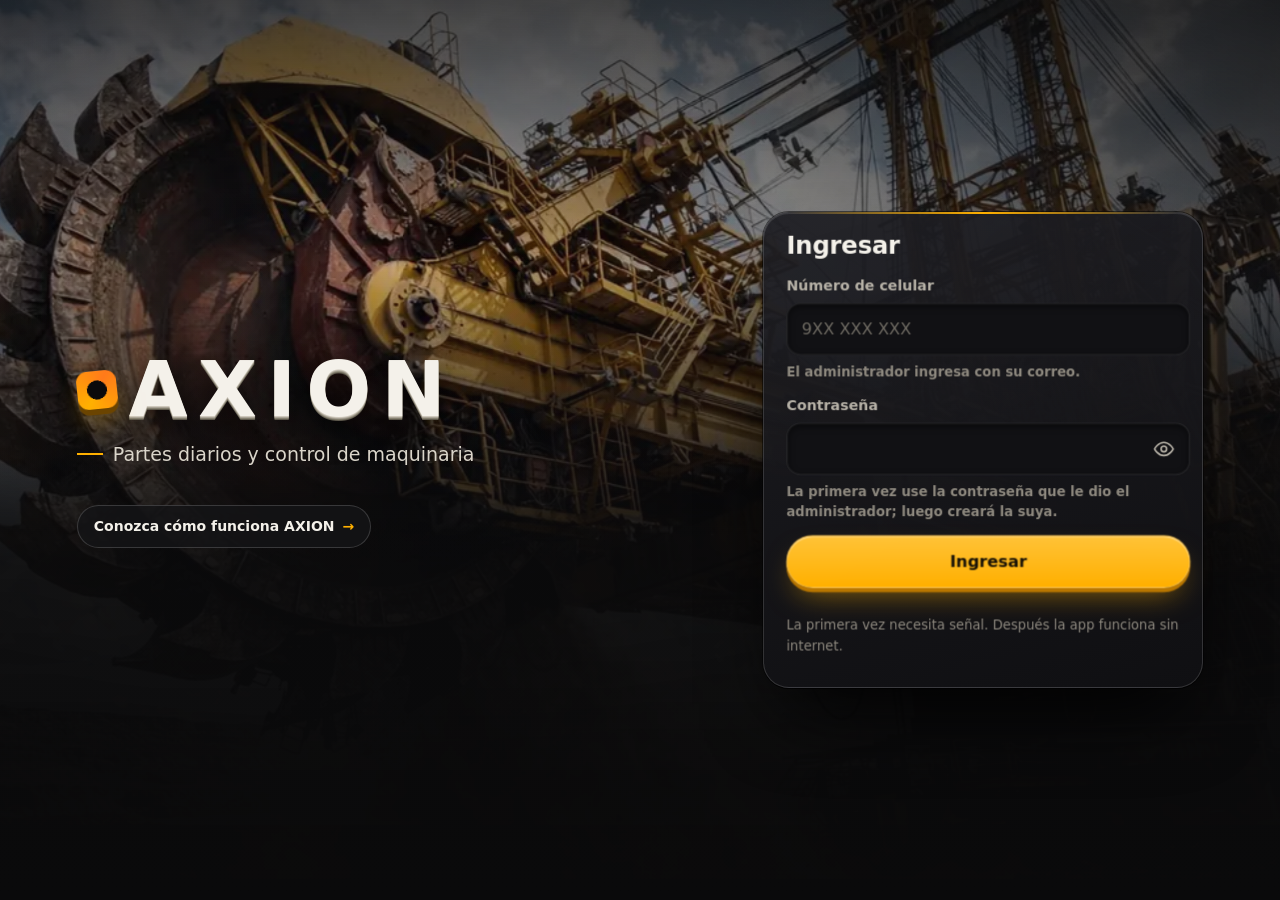
==== commit 1bb81430: "v47: app más rápida (sin fuentes externas ni desenfoques, abre desde la copia guardada), fondo de ma" ====
--- a/index.html
+++ b/index.html
@@ -9,9 +9,8 @@
   <link rel="manifest" href="manifest.webmanifest">
   <link rel="icon" href="icono-192.png">
   <link rel="apple-touch-icon" href="icono-192.png">
-  <link rel="preconnect" href="https://fonts.googleapis.com">
-  <link rel="preconnect" href="https://fonts.gstatic.com" crossorigin>
-  <link rel="stylesheet" href="https://fonts.googleapis.com/css2?family=Archivo:wdth,wght@62..125,400..900&display=swap">
+  <!-- sin fuentes externas: la app abre al instante aun con poca señal (usa la letra del celular) -->
+  <link rel="preload" as="image" href="fondo-movil.webp" type="image/webp">
   <link rel="stylesheet" href="styles.css">
 </head>
 <body>
@@ -23,6 +22,7 @@
   <script src="config.js"></script>
   <script src="reglas.js"></script>
   <script src="nucleo.js"></script>
+  <script src="camara.js"></script>
   <script src="app.js"></script>
 </body>
 </html>
--- a/styles.css
+++ b/styles.css
@@ -39,10 +39,19 @@
 * { box-sizing: border-box; }
 html, body { margin: 0; background: var(--fondo); color: var(--texto); font-family: var(--fuente);
   font-size: 16px; line-height: 1.5; -webkit-font-smoothing: antialiased; }
-body { min-height: 100dvh;
-  background: radial-gradient(90% 50% at 100% 0%, rgba(255, 176, 0, .07), transparent 60%),
-              radial-gradient(70% 40% at 0% 100%, rgba(255, 122, 26, .05), transparent 60%), var(--fondo);
-  background-attachment: fixed; }
+body { min-height: 100dvh; background: transparent; }  /* el color base lo da <html>; así se ve la imagen fija de abajo */
+/* Fondo de maquinaria fijo: una sola capa ya oscurecida y desenfocada en el archivo (12 KB en el celular),
+ * sin filtros ni background-attachment:fixed (lentos en celulares de gama baja). */
+body::before { content: ""; position: fixed; inset: 0; z-index: -1; pointer-events: none; transform: translateZ(0);
+  background: linear-gradient(180deg, rgba(10, 10, 11, .30) 0%, rgba(10, 10, 11, .55) 45%, rgba(10, 10, 11, .82) 100%),
+    url("fondo-movil.jpg") center 30% / cover no-repeat;
+  background: linear-gradient(180deg, rgba(10, 10, 11, .30) 0%, rgba(10, 10, 11, .55) 45%, rgba(10, 10, 11, .82) 100%),
+    image-set(url("fondo-movil.webp") type("image/webp"), url("fondo-movil.jpg") type("image/jpeg")) center 30% / cover no-repeat; }
+@media (min-width: 900px) and (min-aspect-ratio: 1/1) {
+  body::before { background: linear-gradient(90deg, rgba(10, 10, 11, .55), rgba(10, 10, 11, .78)), url("fondo-ancho.jpg") center / cover no-repeat;
+    background: linear-gradient(90deg, rgba(10, 10, 11, .55), rgba(10, 10, 11, .78)),
+      image-set(url("fondo-ancho.webp") type("image/webp"), url("fondo-ancho.jpg") type("image/jpeg")) center / cover no-repeat; }
+}
 button, input, select, textarea { font: inherit; color: inherit; }
 a { color: var(--acento); }
 :focus-visible { outline: 3px solid var(--acento); outline-offset: 2px; border-radius: 6px; }
@@ -55,8 +64,7 @@
 .app { max-width: 720px; margin: 0 auto; min-height: 100dvh; background: transparent;
   padding-bottom: calc(var(--barra) + env(safe-area-inset-bottom) + 36px); }
 .cabecera { position: sticky; top: 0; z-index: 20; display: flex; align-items: center; gap: 10px;
-  padding: calc(14px + env(safe-area-inset-top)) var(--esp) 10px; background: rgba(10, 10, 11, .78);
-  backdrop-filter: blur(16px) saturate(140%); -webkit-backdrop-filter: blur(16px) saturate(140%);
+  padding: calc(14px + env(safe-area-inset-top)) var(--esp) 10px; background: rgba(10, 10, 11, .92);
   border-bottom: 1px solid rgba(255, 255, 255, .05); }
 .marca { font-weight: 900; letter-spacing: .1em; font-size: 13px; color: var(--texto-3); display: none; }
 .cabecera .titulo { flex: 1; font-weight: 900; font-size: 28px; letter-spacing: -.02em; line-height: 1.1; font-stretch: 108%;
@@ -78,7 +86,7 @@
   display: flex; justify-content: center; pointer-events: none; padding: 0 var(--esp); }
 .nav-in { pointer-events: auto; display: grid; grid-auto-flow: column; grid-auto-columns: 1fr; gap: 4px;
   width: 100%; max-width: 360px; padding: 6px; border-radius: 999px;
-  background: rgba(22, 22, 25, .86); backdrop-filter: blur(18px) saturate(150%); -webkit-backdrop-filter: blur(18px) saturate(150%);
+  background: rgba(20, 20, 23, .97);
   border: 1px solid var(--borde-2); box-shadow: var(--luz), 0 22px 44px -12px rgba(0, 0, 0, .9), 0 0 0 1px rgba(0, 0, 0, .6); }
 .nav a { min-height: 52px; display: grid; place-items: center; align-content: center; gap: 0; border-radius: 999px;
   color: rgba(244, 241, 234, .58); text-decoration: none; font-size: 10px; font-weight: 600; position: relative;
@@ -136,16 +144,21 @@
 .etiqueta-seccion::before { content: ""; width: 18px; height: 3px; border-radius: 2px; background: var(--acento); flex: none; }
 
 /* ---------- tarjetas en relieve (se inclinan en 3D al pasar el dedo o el mouse: ver app.js "relieve") */
-.tarjeta { background: linear-gradient(165deg, var(--sup-1), var(--sup-1b)); border: 1px solid var(--borde); border-radius: var(--radio);
+.tarjeta { background: linear-gradient(165deg, rgba(26, 26, 30, .94), rgba(17, 17, 20, .96)); border: 1px solid var(--borde); border-radius: var(--radio);
   padding: 16px; box-shadow: var(--sombra-suave); position: relative; }
-.tarjeta.tocable { cursor: pointer; transform-style: preserve-3d;
-  transform: perspective(900px) rotateX(var(--rx, 0deg)) rotateY(var(--ry, 0deg)) translateZ(0);
-  transition: transform .25s cubic-bezier(.2, .7, .2, 1), box-shadow .25s ease, border-color .25s ease; }
-.tarjeta.tocable::after { content: ""; position: absolute; inset: 0; border-radius: inherit; pointer-events: none; opacity: 0;
-  background: radial-gradient(240px circle at var(--mx, 50%) var(--my, 0%), rgba(255, 176, 0, .12), transparent 60%); transition: opacity .25s; }
-.tarjeta.tocable:hover { border-color: rgba(255, 176, 0, .28); box-shadow: inset 0 1px 0 rgba(255, 255, 255, .08), 0 26px 44px -18px rgba(0, 0, 0, .95), 0 0 0 1px rgba(255, 176, 0, .08); }
-.tarjeta.tocable:hover::after { opacity: 1; }
-.tarjeta.tocable:active { transform: perspective(900px) translateZ(-14px) scale(.985); box-shadow: var(--luz), 0 6px 14px -8px rgba(0, 0, 0, .9); }
+/* en el celular: sin capas 3D por tarjeta (con muchos partes gastan memoria); solo se hunde al tocar */
+.tarjeta.tocable { cursor: pointer; transition: transform .12s ease, border-color .2s ease; }
+.tarjeta.tocable:active { transform: scale(.985); }
+/* con mouse (computadora): la tarjeta se inclina en 3D y brilla donde está el puntero */
+@media (hover: hover) and (pointer: fine) {
+  .tarjeta.tocable { transform: perspective(900px) rotateX(var(--rx, 0deg)) rotateY(var(--ry, 0deg));
+    transition: transform .25s cubic-bezier(.2, .7, .2, 1), box-shadow .25s ease, border-color .25s ease; }
+  .tarjeta.tocable::after { content: ""; position: absolute; inset: 0; border-radius: inherit; pointer-events: none; opacity: 0;
+    background: radial-gradient(240px circle at var(--mx, 50%) var(--my, 0%), rgba(255, 176, 0, .12), transparent 60%); transition: opacity .25s; }
+  .tarjeta.tocable:hover { border-color: rgba(255, 176, 0, .28); box-shadow: inset 0 1px 0 rgba(255, 255, 255, .08), 0 26px 44px -18px rgba(0, 0, 0, .95), 0 0 0 1px rgba(255, 176, 0, .08); }
+  .tarjeta.tocable:hover::after { opacity: 1; }
+  .tarjeta.tocable:active { transform: perspective(900px) translateZ(-14px) scale(.985); }
+}
 .tarjeta.destacada { border-color: rgba(255, 176, 0, .55); box-shadow: 0 0 0 1px var(--acento), 0 18px 40px -18px rgba(255, 176, 0, .35), var(--sombra-suave); }
 .fila { display: flex; align-items: center; gap: 12px; }
 .fila .crece { flex: 1; min-width: 0; }
@@ -336,7 +349,7 @@
 
 /* ---------- diálogo y toast */
 dialog { border: 0; padding: 0; background: transparent; max-width: 720px; width: 100%; margin: auto 0 0; color: var(--texto); }
-dialog::backdrop { background: rgba(0, 0, 0, .66); backdrop-filter: blur(4px); -webkit-backdrop-filter: blur(4px); }
+dialog::backdrop { background: rgba(0, 0, 0, .72); }
 .hoja { background: linear-gradient(180deg, #1D1D21, #141417); border: 1px solid var(--borde-2); border-bottom: 0; border-radius: 26px 26px 0 0;
   padding: 20px var(--esp) calc(20px + env(safe-area-inset-bottom)); box-shadow: var(--luz), 0 -20px 60px rgba(0, 0, 0, .6);
   display: grid; gap: 14px; max-height: 92dvh; overflow-y: auto; animation: subeHoja .32s cubic-bezier(.2, .8, .2, 1); }
@@ -360,14 +373,16 @@
 /* ---------- ingreso: escena 3D con la máquina de fondo y la tarjeta flotando */
 .ingreso { position: relative; min-height: 100dvh; display: grid; align-content: end; gap: 24px; overflow: hidden; isolation: isolate;
   padding: 24px var(--esp) calc(28px + env(safe-area-inset-bottom)); perspective: 1200px; }
-.ingreso-fondo { position: absolute; inset: -4%; z-index: -2; background: #1d1810 center 40% / cover no-repeat;
-  background-image: image-set(url("excavadora-1200.webp") type("image/webp"), url("excavadora-1200.jpg") type("image/jpeg"));
+.ingreso-fondo { position: absolute; inset: -4%; z-index: -2; background: #1d1810 url("excavadora-720.jpg") center 40% / cover no-repeat;
+  background-image: image-set(url("excavadora-720.webp") type("image/webp"), url("excavadora-720.jpg") type("image/jpeg"));
   transform: translate3d(var(--fx, 0), var(--fy, 0), 0) scale(1.08); transition: transform .6s cubic-bezier(.2, .7, .2, 1);
-  animation: entraFondo 1.6s cubic-bezier(.2, .7, .2, 1) both; }
+  animation: entraFondo 1.4s cubic-bezier(.2, .7, .2, 1) both; }
+@media (min-width: 900px) { .ingreso-fondo { background-image: image-set(url("excavadora-1200.webp") type("image/webp"), url("excavadora-1200.jpg") type("image/jpeg")); } }
 .ingreso::before { content: ""; position: absolute; inset: 0; z-index: -1;
   background: radial-gradient(120% 80% at 30% 30%, rgba(10, 10, 11, .1), rgba(10, 10, 11, .75) 70%),
               linear-gradient(180deg, rgba(10, 10, 11, .55) 0%, rgba(10, 10, 11, .15) 30%, rgba(10, 10, 11, .9) 62%, var(--fondo) 100%); }
-@keyframes entraFondo { from { transform: scale(1.25); filter: brightness(.3); } }
+@keyframes entraFondo { from { transform: scale(1.25); opacity: .3; } }
+body:has(.ingreso)::before { display: none; }  /* el ingreso tiene su propia imagen */
 .ingreso .cab-ingreso { animation: subeTexto .9s .15s cubic-bezier(.2, .7, .2, 1) both; }
 .ingreso .marca-ingreso { display: inline-flex; align-items: center; gap: 12px; }
 .ingreso .marca-ingreso i { width: 40px; height: 40px; border-radius: 11px; flex: none;
@@ -378,8 +393,7 @@
 .ingreso .lema { color: #DAD5CA; margin: 12px 0 0; font-size: 16px; display: flex; align-items: center; gap: 10px; }
 .ingreso .lema::before { content: ""; width: 26px; height: 2px; background: var(--acento); flex: none; }
 .ingreso .tarjeta.acceso-3d { padding: 22px 20px; border-radius: 26px; transform-style: preserve-3d;
-  background: linear-gradient(165deg, rgba(30, 30, 35, .86), rgba(16, 16, 19, .92));
-  backdrop-filter: blur(18px) saturate(140%); -webkit-backdrop-filter: blur(18px) saturate(140%);
+  background: linear-gradient(165deg, rgba(30, 30, 35, .93), rgba(16, 16, 19, .96));
   border: 1px solid rgba(255, 255, 255, .14);
   box-shadow: inset 0 1px 0 rgba(255, 255, 255, .1), 0 1px 0 rgba(0, 0, 0, .8), 0 40px 80px -24px rgba(0, 0, 0, .95), 0 0 0 1px rgba(0, 0, 0, .5);
   transform: rotateX(var(--rx, 0deg)) rotateY(var(--ry, 0deg)); transition: transform .5s cubic-bezier(.2, .7, .2, 1);
@@ -391,8 +405,8 @@
 @keyframes entraTarjeta { from { opacity: 0; transform: translateY(60px) rotateX(24deg) scale(.94); } }
 @keyframes subeTexto { from { opacity: 0; transform: translateY(24px); } }
 .ingreso .descubre { display: inline-flex; align-items: center; justify-content: center; gap: 8px; color: var(--texto); text-decoration: none; font-weight: 600;
-  font-size: 14px; padding: 10px 16px; border-radius: 999px; border: 1px solid var(--borde-2); background: rgba(20, 20, 23, .6); justify-self: center;
-  backdrop-filter: blur(8px); -webkit-backdrop-filter: blur(8px); animation: subeTexto .9s .6s both; }
+  font-size: 14px; padding: 10px 16px; border-radius: 999px; border: 1px solid var(--borde-2); background: rgba(20, 20, 23, .85); justify-self: center;
+  animation: subeTexto .9s .6s both; }
 .ingreso .descubre b { color: var(--acento); }
 @media (min-width: 900px) {
   .ingreso { align-content: center; grid-template-columns: minmax(0, 1fr) 440px; column-gap: 64px; padding: 48px 6vw; }
@@ -403,6 +417,49 @@
 }
 
 @media (prefers-reduced-motion: reduce) { * { transition: none !important; animation: none !important; } .tarjeta.tocable, .ingreso .tarjeta.acceso-3d { transform: none !important; } }
+/* celulares de gama baja (2 GB de RAM o menos, detectado en app.js): sin animaciones ni sombras grandes */
+.ligero *, .ligero *::before, .ligero *::after { animation: none !important; transition: none !important; }
+.ligero .tarjeta, .ligero .kpi, .ligero .aviso, .ligero .opcion { box-shadow: 0 1px 0 rgba(0, 0, 0, .7), inset 0 1px 0 rgba(255, 255, 255, .05); }
+.ligero .ingreso .tarjeta.acceso-3d { transform: none; box-shadow: 0 1px 0 rgba(0, 0, 0, .7); }
+.ligero .ingreso .tarjeta.acceso-3d > * { transform: none; }
+
+/* ---------- cámara inteligente del parte (camara.js) */
+body.cam-abierta { overflow: hidden; }
+.cam { position: fixed; inset: 0; z-index: 200; background: #000; color: #fff; display: grid; overflow: hidden; }
+.cam-video { position: absolute; inset: 0; width: 100%; height: 100%; object-fit: cover; }
+/* marco con forma de hoja A4; lo de afuera se oscurece con una sombra enorme (sin capas extra) */
+.cam-guia { position: absolute; left: 50%; top: calc(50% - 30px); transform: translate(-50%, -50%);
+  width: min(84vw, calc((100dvh - 250px) / 1.414)); aspect-ratio: 1 / 1.414; border-radius: 14px;
+  box-shadow: 0 0 0 100vmax rgba(0, 0, 0, .55); border: 2px solid rgba(255, 255, 255, .6); transition: border-color .2s; }
+.cam-guia i { position: absolute; width: 34px; height: 34px; border: 5px solid #fff; transition: border-color .2s; }
+.cam-guia i:nth-child(1) { left: -5px; top: -5px; border-right: 0; border-bottom: 0; border-radius: 14px 0 0 0; }
+.cam-guia i:nth-child(2) { right: -5px; top: -5px; border-left: 0; border-bottom: 0; border-radius: 0 14px 0 0; }
+.cam-guia i:nth-child(3) { left: -5px; bottom: -5px; border-right: 0; border-top: 0; border-radius: 0 0 0 14px; }
+.cam-guia i:nth-child(4) { right: -5px; bottom: -5px; border-left: 0; border-top: 0; border-radius: 0 0 14px 0; }
+.cam-casi .cam-guia, .cam-casi .cam-guia i { border-color: var(--acento); }
+.cam-ok .cam-guia, .cam-ok .cam-guia i { border-color: var(--ok); }
+.cam-arriba { position: absolute; left: 0; right: 0; top: 0; padding: calc(14px + env(safe-area-inset-top)) 16px 10px; text-align: center; display: grid; gap: 4px;
+  background: linear-gradient(rgba(0, 0, 0, .7), transparent); }
+.cam-arriba b { font-size: 15px; letter-spacing: .04em; color: var(--acento); }
+.cam-pista { font-size: 17px; font-weight: 700; text-shadow: 0 1px 4px #000; }
+.cam-abajo { position: absolute; left: 0; right: 0; bottom: 0; padding: 14px 24px calc(56px + env(safe-area-inset-bottom));
+  display: grid; grid-template-columns: 1fr auto 1fr; align-items: center; background: linear-gradient(transparent, rgba(0, 0, 0, .75)); }
+.cam-btn { width: 52px; height: 52px; border-radius: 50%; border: 1px solid rgba(255, 255, 255, .3); background: rgba(0, 0, 0, .5); color: #fff;
+  display: grid; place-items: center; cursor: pointer; justify-self: start; }
+.cam-btn[data-c="luz"] { justify-self: end; }
+.cam-btn[aria-pressed="true"] { background: var(--acento); color: var(--acento-texto); }
+.cam-btn svg { width: 24px; height: 24px; }
+/* disparador: el anillo se llena mientras la foto automática se prepara */
+.cam-disparo { --avance: 0; width: 82px; height: 82px; border-radius: 50%; border: 0; padding: 6px; cursor: pointer;
+  background: conic-gradient(var(--ok) calc(var(--avance) * 360deg), rgba(255, 255, 255, .85) 0); }
+.cam-disparo span { display: block; width: 100%; height: 100%; border-radius: 50%; background: #fff; border: 4px solid #000; }
+.cam-disparo:active span { transform: scale(.92); }
+.cam-opciones { position: absolute; left: 0; right: 0; bottom: calc(10px + env(safe-area-inset-bottom)); display: flex; justify-content: center; gap: 10px; flex-wrap: wrap; padding: 0 12px; }
+.cam-opciones button { min-height: 36px; padding: 0 14px; border-radius: 999px; border: 1px solid rgba(255, 255, 255, .3); background: rgba(0, 0, 0, .55); color: #fff; font-size: 13px; font-weight: 600; cursor: pointer; }
+.cam-auto[aria-pressed="true"] { border-color: var(--ok); color: var(--ok); }
+.cam-flash { position: absolute; inset: 0; background: #fff; opacity: 0; pointer-events: none; }
+.cam-disparo-ok .cam-flash { animation: camFlash .25s ease-out; }
+@keyframes camFlash { 0% { opacity: .9; } 100% { opacity: 0; } }
 
 /* ojito para ver la clave */
 .clave-caja { position: relative; display: block; }
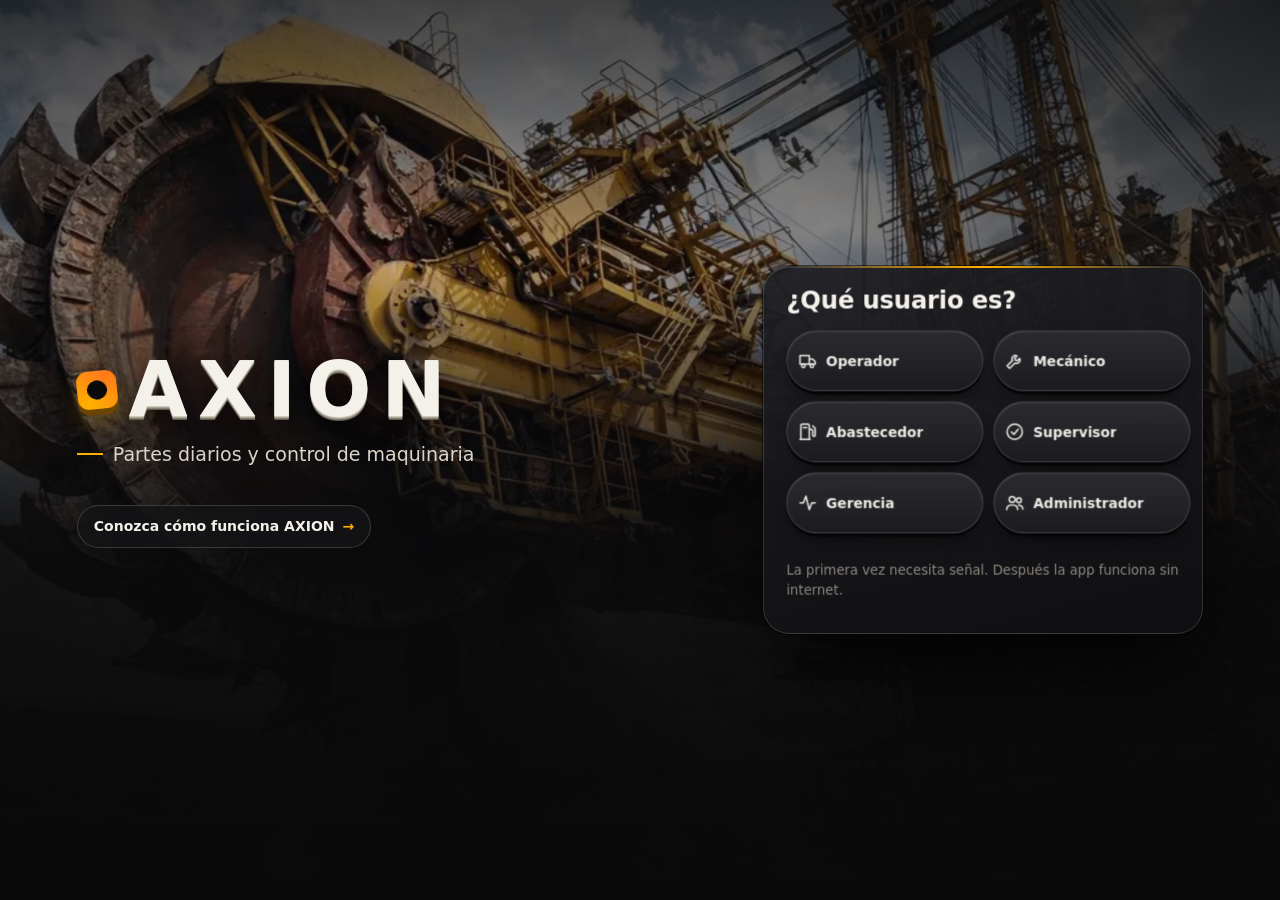
==== commit f8ac5970: "Modo claro y oscuro (v65)" ====
--- a/index.html
+++ b/index.html
@@ -12,6 +12,8 @@
   <!-- sin fuentes externas: la app abre al instante aun con poca señal (usa la letra del celular) -->
   <link rel="preload" as="image" href="fondo-movil.webp" type="image/webp">
   <link rel="stylesheet" href="styles.css">
+  <!-- modo de color antes de dibujar (evita un destello oscuro al abrir en modo claro) -->
+  <script>try { var t = localStorage.getItem('axion_tema') || 'oscuro'; if (t === 'auto') t = matchMedia('(prefers-color-scheme: light)').matches ? 'claro' : 'oscuro'; document.documentElement.setAttribute('data-tema', t); } catch (e) {}</script>
 </head>
 <body>
   <div id="app" aria-live="polite"><main class="ingreso"><div class="logo">AXION</div><p class="lema">Cargando…</p></main></div>
--- a/styles.css
+++ b/styles.css
@@ -43,9 +43,9 @@
 /* Fondo de maquinaria fijo: una sola capa ya oscurecida y desenfocada en el archivo (12 KB en el celular),
  * sin filtros ni background-attachment:fixed (lentos en celulares de gama baja). */
 body::before { content: ""; position: fixed; inset: 0; z-index: -1; pointer-events: none; transform: translateZ(0);
-  background: linear-gradient(180deg, rgba(10, 10, 11, .30) 0%, rgba(10, 10, 11, .55) 45%, rgba(10, 10, 11, .82) 100%),
+  background: linear-gradient(180deg, rgba(10, 10, 11, .12) 0%, rgba(10, 10, 11, .42) 45%, rgba(10, 10, 11, .78) 100%),
     url("fondo-movil.jpg") center 30% / cover no-repeat;
-  background: linear-gradient(180deg, rgba(10, 10, 11, .30) 0%, rgba(10, 10, 11, .55) 45%, rgba(10, 10, 11, .82) 100%),
+  background: linear-gradient(180deg, rgba(10, 10, 11, .12) 0%, rgba(10, 10, 11, .42) 45%, rgba(10, 10, 11, .78) 100%),
     image-set(url("fondo-movil.webp") type("image/webp"), url("fondo-movil.jpg") type("image/jpeg")) center 30% / cover no-repeat; }
 @media (min-width: 900px) and (min-aspect-ratio: 1/1) {
   body::before { background: linear-gradient(90deg, rgba(10, 10, 11, .55), rgba(10, 10, 11, .78)), url("fondo-ancho.jpg") center / cover no-repeat;
@@ -100,6 +100,8 @@
   border: 2px solid #161619; }
 
 .nav-marca { display: none; }
+/* subtemas del menú: solo en la computadora (en el celular siguen las pestañas de cada pantalla) */
+.nav-sub { display: none; }
 
 /* ---------- computadora: menú lateral y tableros a lo ancho (en el celular no cambia nada) */
 @media (min-width: 1024px) {
@@ -116,6 +118,12 @@
   .nav a[aria-current="page"] { transform: translateX(3px); }
   .nav a span:not(.badge) { margin: 0; }
   .nav .badge { position: static; margin-left: 4px; border: 0; }
+  .nav-in { overflow-y: auto; scrollbar-width: thin; }
+  .nav-sub { display: grid; gap: 1px; margin: 2px 0 8px 27px; padding-left: 12px; border-left: 1px solid var(--borde-2); }
+  .nav .nav-sub a { min-height: 32px; padding: 0 10px; font-size: 13px; font-weight: 500; border-radius: 10px; color: rgba(244, 241, 234, .55);
+    display: flex; align-items: center; transform: none; box-shadow: none; background: none; }
+  .nav .nav-sub a:hover { color: var(--texto); background: rgba(255, 255, 255, .05); }
+  .nav .nav-sub a.activo { color: var(--acento); background: var(--acento-suave); font-weight: 700; }
   .cabecera { padding: 24px 32px 12px; }
   .cabecera .titulo { font-size: 32px; }
   .contenido { padding: 6px 32px 32px; max-width: 1480px; }
@@ -183,7 +191,10 @@
 .parte-fila { display: flex; align-items: center; gap: 12px; }
 .parte-fila .crece { flex: 1; min-width: 0; }
 .parte-fila h3 { white-space: nowrap; overflow: hidden; text-overflow: ellipsis; font-weight: 800; }
-.parte-fila .der { text-align: right; display: grid; gap: 4px; justify-items: end; flex: none; }
+/* la columna derecha (horas + estado) no puede comerse el nombre: como máximo la mitad, y el estado largo baja de línea */
+.parte-fila .crece { min-width: 40%; }
+.parte-fila .der { text-align: right; display: grid; gap: 4px; justify-items: end; flex: 0 1 auto; min-width: 0; max-width: 50%; }
+.parte-fila .der .estado { white-space: normal; text-align: left; line-height: 1.25; }
 .parte-fila .horas { font-weight: 900; font-size: 16px; font-variant-numeric: tabular-nums; }
 
 /* accesos rápidos: botones redondos en relieve */
@@ -221,7 +232,7 @@
 .uno-lista { display: grid; gap: 6px; font-size: 14px; }
 .uno-lista .fila-dato { display: flex; justify-content: space-between; gap: 10px; padding: 8px 0; border-bottom: 1px solid var(--borde); }
 .uno-lista .fila-dato:last-child { border-bottom: 0; }
-.uno-lista .fila-dato span:first-child { color: var(--texto-2); }
+.uno-lista .fila-dato span:first-child { color: var(--texto-2); flex: none; }
 .uno-lista .fila-dato span:last-child { text-align: right; overflow-wrap: anywhere; }
 .btn.enorme { min-height: 60px; font-size: 18px; }
 /* historial plegable del parte */
@@ -489,3 +500,67 @@
 .tendencia .meta.ok { border-top-color: var(--ok); }
 .fila-util { display: grid; gap: 6px; padding: 10px 0; border-top: 1px solid var(--sup-2); }
 .etiqueta-util { font-size: 11px; font-weight: 700; text-transform: uppercase; letter-spacing: .05em; border: 1px solid; border-radius: 999px; padding: 2px 8px; white-space: nowrap; }
+
+/* ==================================================================================================================
+ * MODO CLARO (Cuenta › Apariencia). Mismo diseño, fondo blanco hueso, tarjetas blancas y el ámbar como único color.
+ * app.js pone <html data-tema="claro"> (o "oscuro"); "Automático" sigue al celular. La cámara y la portada de
+ * ingreso siguen oscuras a propósito (foto de fondo).
+ * ================================================================================================================== */
+html[data-tema="claro"] {
+  --fondo: #F3F1EC; --fondo-2: #FFFFFF; --sup-1: #FFFFFF; --sup-1b: #FAF9F6; --sup-2: #E9E6E0;
+  --borde: rgba(24, 24, 30, .10); --borde-2: rgba(24, 24, 30, .16);
+  --acento: #F5A800; --acento-2: #F07A12; --acento-borde: #B87600; --acento-texto: #1A1205; --acento-suave: rgba(245, 168, 0, .16);
+  --aviso: #E0670F; --aviso-texto: #A84C06; --aviso-suave: rgba(224, 103, 15, .12); --duda: #9A7400;
+  --texto: #1B1C20; --texto-2: #4D4F56; --texto-3: #74767D;
+  --ok: #13A56A; --ok-texto: #0B7A4D; --peligro: #D93A2F; --peligro-texto: #B92B21;
+  --luz: inset 0 1px 0 rgba(255, 255, 255, .9);
+  --sombra: 0 18px 40px -18px rgba(30, 30, 45, .28), 0 1px 3px rgba(30, 30, 45, .12);
+  --sombra-suave: 0 1px 2px rgba(30, 30, 45, .07), 0 10px 24px -14px rgba(30, 30, 45, .28);
+  --hundido: inset 0 1px 3px rgba(30, 30, 45, .10), inset 0 0 0 1px rgba(30, 30, 45, .08);
+  color-scheme: light;
+}
+html[data-tema="claro"] a { color: #9A6200; }
+html[data-tema="claro"] body::before {
+  background: linear-gradient(180deg, rgba(243, 241, 236, .90), rgba(243, 241, 236, .97)),
+    image-set(url("fondo-movil.webp") type("image/webp"), url("fondo-movil.jpg") type("image/jpeg")) center 30% / cover no-repeat; }
+@media (min-width: 900px) and (min-aspect-ratio: 1/1) {
+  html[data-tema="claro"] body::before { background: linear-gradient(90deg, rgba(243, 241, 236, .92), rgba(243, 241, 236, .97)),
+    image-set(url("fondo-ancho.webp") type("image/webp"), url("fondo-ancho.jpg") type("image/jpeg")) center / cover no-repeat; }
+}
+html[data-tema="claro"] .cabecera { background: rgba(243, 241, 236, .94); border-bottom-color: rgba(24, 24, 30, .07); }
+html[data-tema="claro"] .volver, html[data-tema="claro"] .chip-sync { background: linear-gradient(160deg, #FFFFFF, #F1EFEA); }
+html[data-tema="claro"] .tarjeta { background: linear-gradient(165deg, #FFFFFF, #FBFAF7); }
+html[data-tema="claro"] .tarjeta.tocable:hover { box-shadow: 0 1px 2px rgba(30, 30, 45, .08), 0 22px 40px -20px rgba(30, 30, 45, .35), 0 0 0 1px rgba(245, 168, 0, .18); }
+html[data-tema="claro"] .icono-caja { background: linear-gradient(160deg, #F5F3EF, #E7E4DD); box-shadow: inset 0 1px 0 #fff, 0 4px 10px -6px rgba(30, 30, 45, .35); }
+html[data-tema="claro"] .acceso i { background: linear-gradient(160deg, #FFFFFF, #EEEBE5); box-shadow: inset 0 1px 0 #fff, 0 4px 0 #D8D4CB, 0 12px 20px -12px rgba(30, 30, 45, .35); }
+html[data-tema="claro"] .acceso:active i { box-shadow: inset 0 1px 0 #fff, 0 1px 0 #D8D4CB, 0 4px 8px -4px rgba(30, 30, 45, .3); }
+html[data-tema="claro"] .kpi { background: linear-gradient(165deg, #FFFFFF, #FAF9F6); }
+html[data-tema="claro"] .campo input, html[data-tema="claro"] .campo select, html[data-tema="claro"] .campo textarea { border-color: rgba(24, 24, 30, .14); }
+html[data-tema="claro"] .campo input::placeholder, html[data-tema="claro"] .campo textarea::placeholder { color: #9A9CA3; }
+html[data-tema="claro"] .campo select option { background: #FFFFFF; }
+html[data-tema="claro"] .btn { background: linear-gradient(180deg, #FFFFFF, #F0EEE9); box-shadow: inset 0 1px 0 #fff, 0 3px 0 #D6D2C8, 0 10px 18px -12px rgba(30, 30, 45, .35); }
+html[data-tema="claro"] .btn:active { box-shadow: inset 0 1px 0 #fff, 0 0 0 #D6D2C8, 0 3px 8px -4px rgba(30, 30, 45, .3); }
+html[data-tema="claro"] .btn.primario { background: linear-gradient(180deg, #FFC338, var(--acento)); }
+html[data-tema="claro"] .btn.peligro { background: linear-gradient(180deg, #FFF6F5, #FCE8E6); }
+html[data-tema="claro"] .pasos button { background: linear-gradient(180deg, #FFFFFF, #F1EFEA); }
+html[data-tema="claro"] .pie-asistente { background: linear-gradient(180deg, rgba(243, 241, 236, 0), var(--fondo) 30%); }
+html[data-tema="claro"] .miniatura, html[data-tema="claro"] .foto { box-shadow: 0 6px 14px -8px rgba(30, 30, 45, .35); }
+html[data-tema="claro"] dialog::backdrop { background: rgba(24, 24, 30, .45); }
+html[data-tema="claro"] .hoja { background: linear-gradient(180deg, #FFFFFF, #F7F5F1); box-shadow: 0 -20px 60px rgba(30, 30, 45, .25); }
+html[data-tema="claro"] .nav-in { background: rgba(255, 255, 255, .97); box-shadow: 0 1px 2px rgba(30, 30, 45, .1), 0 22px 44px -16px rgba(30, 30, 45, .35); }
+html[data-tema="claro"] .nav a { color: rgba(27, 28, 32, .62); }
+html[data-tema="claro"] .nav a[aria-current="page"] { color: var(--acento-texto); }
+html[data-tema="claro"] .nav .badge { border-color: #fff; }
+html[data-tema="claro"] .nav .nav-sub a { color: rgba(27, 28, 32, .58); }
+html[data-tema="claro"] .nav .nav-sub a.activo { color: #8A5800; }
+@media (min-width: 1024px) {
+  html[data-tema="claro"] .nav-in { background: linear-gradient(180deg, #FFFFFF, #F7F5F1); }
+  html[data-tema="claro"] .nav-marca::before { background: radial-gradient(circle, #FFFFFF 0 34%, transparent 36%), conic-gradient(from 210deg, var(--acento), var(--acento-2), var(--acento)); }
+  html[data-tema="claro"] .nav a:hover:not([aria-current="page"]), html[data-tema="claro"] .nav .nav-sub a:hover { color: var(--texto); background: rgba(24, 24, 30, .05); }
+}
+html[data-tema="claro"] .ligero .tarjeta, html[data-tema="claro"] .ligero .kpi, html[data-tema="claro"] .ligero .aviso, html[data-tema="claro"] .ligero .opcion { box-shadow: 0 1px 2px rgba(30, 30, 45, .12); }
+/* la portada de ingreso conserva su foto oscura: sus textos siguen claros */
+html[data-tema="claro"] .ingreso { --texto: #F4F1EA; --texto-2: #B8B3A8; --texto-3: #8E897F; --fondo: #0A0A0B; --fondo-2: #111114; --borde: rgba(255, 255, 255, .10); --borde-2: rgba(255, 255, 255, .16); color: var(--texto); }
+html[data-tema="claro"] .ingreso .btn:not(.primario) { background: linear-gradient(180deg, #2A2B30, #1C1C20); box-shadow: inset 0 1px 0 rgba(255, 255, 255, .1), 0 3px 0 #050506; }
+html[data-tema="claro"] .ingreso .campo input { background: #111114; border-color: rgba(255, 255, 255, .08); color: #F4F1EA; }
+html[data-tema="claro"] .logo-marca { box-shadow: inset 0 0 0 1px rgba(24, 24, 30, .10) !important; }
